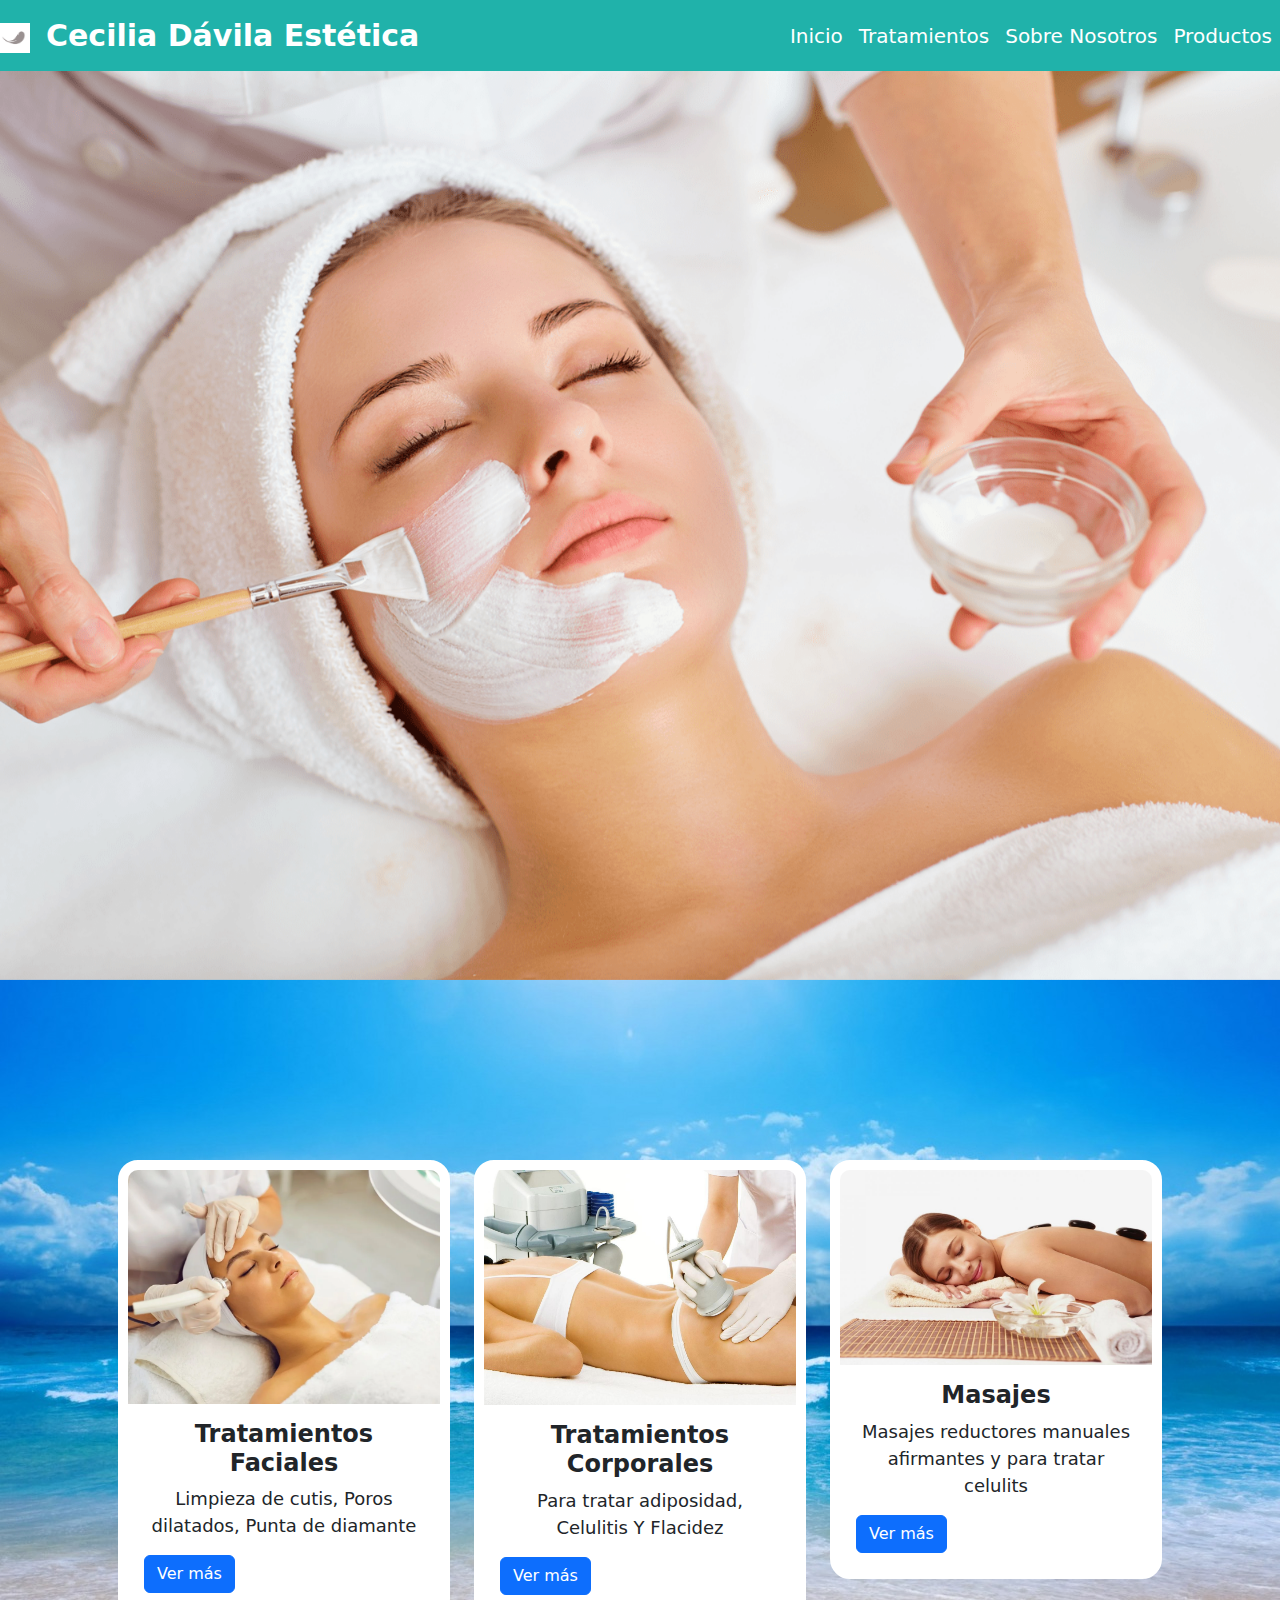
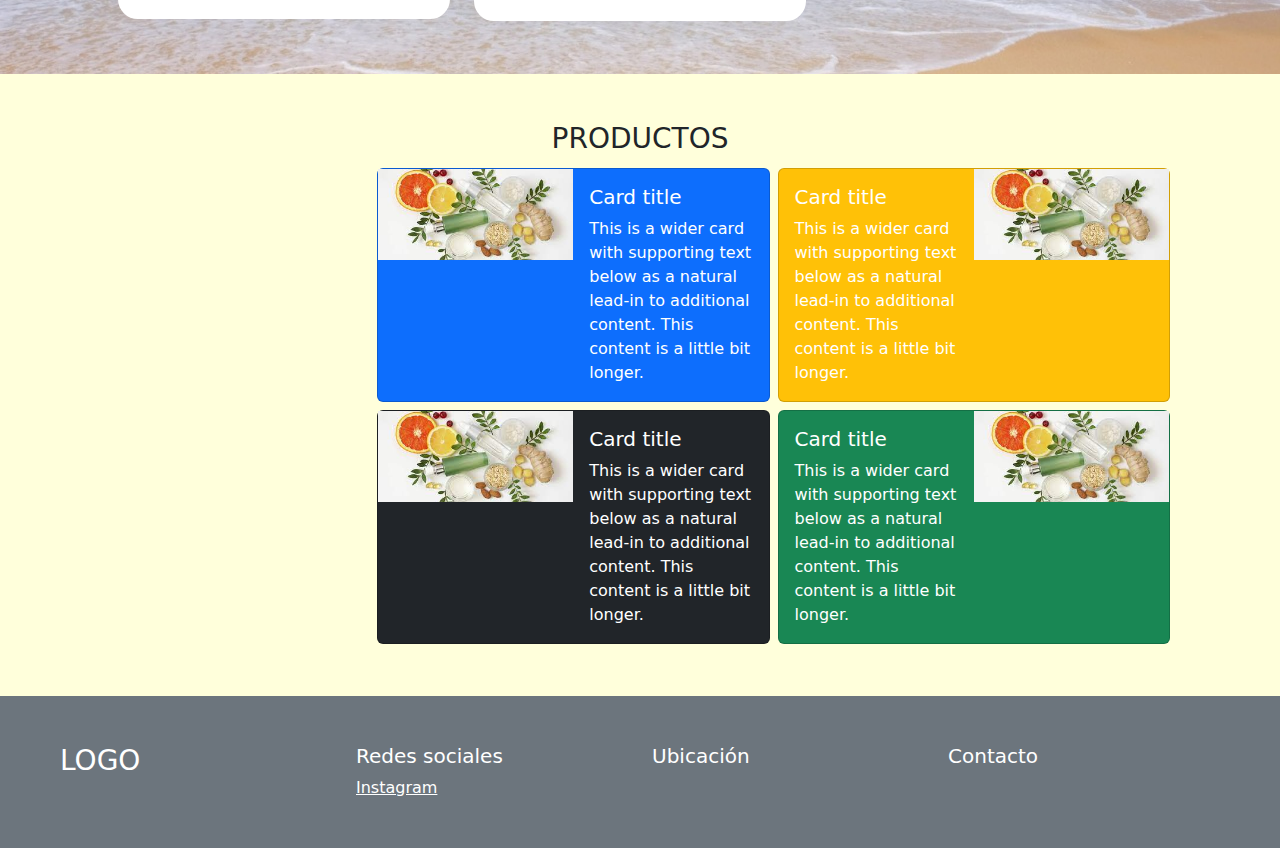
==== index.html @ eaa5b240 "agrego index" ====
<!DOCTYPE html>
<html lang="en">
<head>
    <meta charset="UTF-8">
    <meta http-equiv="X-UA-Compatible" content="IE=edge">
    <meta name="viewport" content="width=device-width, initial-scale=1.0">
    <title>Cecilia Dávila Estética</title>
    <link href="https://cdn.jsdelivr.net/npm/bootstrap@5.2.0-beta1/dist/css/bootstrap.min.css" rel="stylesheet" integrity="sha384-0evHe/X+R7YkIZDRvuzKMRqM+OrBnVFBL6DOitfPri4tjfHxaWutUpFmBp4vmVor" crossorigin="anonymous">
    <link rel="stylesheet" href="css/bootstrap.min.css">
    <link rel="stylesheet" href="style.css">
</head>

<body>

<!------------------------------NAVBAR---------------------------------------->
  
<nav class="navbar navbar-expand-sm navbar-dark"
     
    <div class="container-fluid">
        <a class="navbar-brand href="#">
            <img src="media/logo.jpg" alt="" width="30">
        </a>
        <a class="navbar-brand" href="#">Cecilia Dávila Estética</a>
        <button class="navbar-toggler" type="button" data-bs-toggle="collapse" data-bs-target="#navbarNav" aria-controls="navbarNav" aria-expanded="false" aria-label="Toggle navigation">
            <span class="navbar-toggler-icon"></span>
        </button>
        <div class="collapse navbar-collapse" id="navbarNav">
            <ul class="navbar-nav ms-auto">
                <li class="nav-item">
                    <a class="nav-link active" aria-current="page" href="#">Inicio</a>
                </li>
                <li class="nav-item">
                    <a class="nav-link active" href="#">Tratamientos</a>
                </li>
                <li class="nav-item">
                    <a class="nav-link active" href="#">Sobre Nosotros</a>
                </li>
                <li class="nav-item">
                    <a class="nav-link active" href="#">Productos</a>
                </li>
            </ul>
        </div>
    </div>
</nav>
    
    <!--CARROUSEL-->
<div id="carousel" class="carousel slide" data-bs-ride="carousel">
  <div class="carousel-inner">
    <div class="row aling-items-center justify-content-beetwen"></div>
    <div class="carousel-item active">
      <img src="media/fondo.jpg" class="d-block w-100">
    </div>
    <div class="carousel-item">
      <img src="media/fondo1.jpg" class="d-block w-100">
    </div>
    <div class="carousel-item">
      <img src="media/fondo2.jpg" class="d-block w-100">
    </div>
  </div>
</div>
    
    
<!--SEPARADOR-->
<!--
    <div id="">
        <div class=""></div>
    </div>
-->



    <!--OTRO-->
<div id="catalogo">
    <div class="container-md p-5">
        <div class="row pt-5">
            <h3 class="text-center pb-5 pt-5 h1"></h3>
        </div>

        <div class="row">
            <div class="col-sm">
                <div class="card w-100 card-border">
                    <img src="media/TraFacial.jpg.webp" class="card-img-top" alt="...">
                    <div class="card-body">
                        <h5 class="card-title">Tratamientos Faciales</h5>
                        <p class="card-text">Limpieza de cutis, Poros dilatados, Punta de diamante</p>
                        <a href="#" class="btn btn-primary">Ver más</a>
                    </div>
                </div>               
            </div>

            <div class="col-sm">
                <div class="card w-100 card-border">
                    <img src="media/tratamientos-corporales.jpg" class="card-img-top" alt="...">
                    <div class="card-body">
                        <h5 class="card-title">Tratamientos Corporales</h5>
                        <p class="card-text">Para tratar adiposidad,<br> Celulitis Y Flacidez</p>
                        
                        <a href="#" class="btn btn-primary">Ver más</a>
                    </div>
                </div>               
            </div>

            <div class="col-sm">
                <div class="card w-100 card-border">
                    <img src="media/masaje.jpg" class="card-img-top" alt="...">
                    <div class="card-body">
                        <h5 class="card-title">Masajes</h5>
                        <p class="card-text">Masajes reductores manuales afirmantes y para tratar celulits</p>
                        <a href="#" class="btn btn-primary">Ver más</a>
                    </div>
                </div>               
            </div>
        </div>
    </div>
</div>


    <!--SEPARADOR-->

    <!--SOBRE NOSOTROS-->
<div id="productos">
    <div class="container-sm p-5">
        <div class="row">
            <h3 class="text-center">PRODUCTOS</h3>
        </div>

        <div class="row justify-content-center aling-items-center">
            <div class="col-3 d-none d-md-block">
                <img src="#" alt="" w-100>
            </div>

            <div class="col-9">
                <div class="row">
                    
                    <div class="col p-1">
                        <div class="card bg-primary text-white">
                            <div class="row g-0">
                                <div class="col-md-6">
                                    <img src="media/prod1.jpg" class="w-100" alt="...">
                                </div>
                            <div class="col-md-6">
                                <div class="card-body">
                                    <h5 class="card-title">Card title</h5>
                                    <p class="card-text">This is a wider card with supporting text below as a natural lead-in to additional content. This content is a little bit longer.</p>
                                </div>
                            </div>
                            </div>
                        </div>
                    </div>
                    <div class="col p-1">
                        <div class="card bg-warning text-white">
                            <div class="row g-0">
                            <div class="col-md-6">
                                <div class="card-body">
                                    <h5 class="card-title">Card title</h5>
                                    <p class="card-text">This is a wider card with supporting text below as a natural lead-in to additional content. This content is a little bit longer.</p>
                                </div>
                            </div>
                                <div class="col-md-6">
                                    <img src="media/prod1.jpg" class="w-100" alt="...">
                                </div>
                            </div>
                        </div>
                    </div>
                </div>
                <div class="row">
                    
                    <div class="col p-1">
                        <div class="card bg-dark text-white">
                            <div class="row g-0">
                                <div class="col-md-6">
                                    <img src="media/prod1.jpg" class="w-100" alt="...">
                                </div>
                            <div class="col-md-6">
                                <div class="card-body">
                                    <h5 class="card-title">Card title</h5>
                                    <p class="card-text">This is a wider card with supporting text below as a natural lead-in to additional content. This content is a little bit longer.</p>
                                </div>
                            </div>
                            </div>
                        </div>
                    </div>
                    <div class="col p-1">
                        <div class="card bg-success text-white">
                            <div class="row g-0">
                                <div class="col-md-6">
                                <div class="card-body">
                                    <h5 class="card-title">Card title</h5>
                                    <p class="card-text">This is a wider card with supporting text below as a natural lead-in to additional content. This content is a little bit longer.</p>
                                </div>
                            </div>                                
                                <div class="col-md-6">
                                    <img src="media/prod1.jpg" class="w-100" alt="...">
                                </div>
                            
                            </div>
                        </div>
                    </div>
                </div>
            </div>
        </div>
    </div>
</div>



    <!--FOOTER-->
    <footer >
        <div class="container-fluid">

            <div class="row p-5 bg-secondary text-white">
                
                <div class="col-xs-12 col-md-6 col-lg-3">
                    <p class="h3">LOGO</p>
                    
                </div>
                <div class="col-xs-12 col-md-6 col-lg-3">
                    <p class="h5">Redes sociales</p>
                    <a class="text-white text-decoration href="#">Instagram</a>
                </div>
                <div class="col-xs-12 col-md-6 col-lg-3">
                    <p class="h5">Ubicación</p>
                </div>
                <div class="col-xs-12 col-md-6 col-lg-3">
                    <p class="h5">Contacto</p>
                </div>
            
            </div>
        </div>
    </footer>


    <script src="js/bootstrap.min.js"></script>
    <script src="https://cdn.jsdelivr.net/npm/bootstrap@5.2.0-beta1/dist/js/bootstrap.bundle.min.js" integrity="sha384-pprn3073KE6tl6bjs2QrFaJGz5/SUsLqktiwsUTF55Jfv3qYSDhgCecCxMW52nD2" crossorigin="anonymous"></script>
</body>
</html>
---- style.css ----
nav.navbar{
    background-color: lightseagreen
}

#navbarNav a{
    font-size: 20px;
    align-items: center;
    color: rgb(255, 255, 255);
}

#navbarNav a:hover{
    color: black;
}

.navbar-brand{
    font-size: 30px;
    font-weight: bold;
    color: white;
}



.card-border{
    border: solid 10px white;
    border-radius: 20px;
    overflow: hidden;
    transition: all ease-out 0.2s;
    margin-bottom: 5px;
}

.card-border:hover{
    transform: scale(1.05);
}

#catalogo{
    background: white;
    background-image: url(media/playa.jpg);
    background-repeat: repeat-x;
    background-size: 100%;
    margin-top: -20px;
}

#catalogo h5{
    font-weight: bold;
    text-align: center;
    font-size: 24px;
}

#catalogo p{
    text-align: center;
    font-size: 18px;
    font-weight: 500;
    justify-content: center;
}

/*
#catalogo .card-body{}
*/  

#productos{
    background-color: rgb(255, 255, 219);
    background-size: 40px 40px;
}
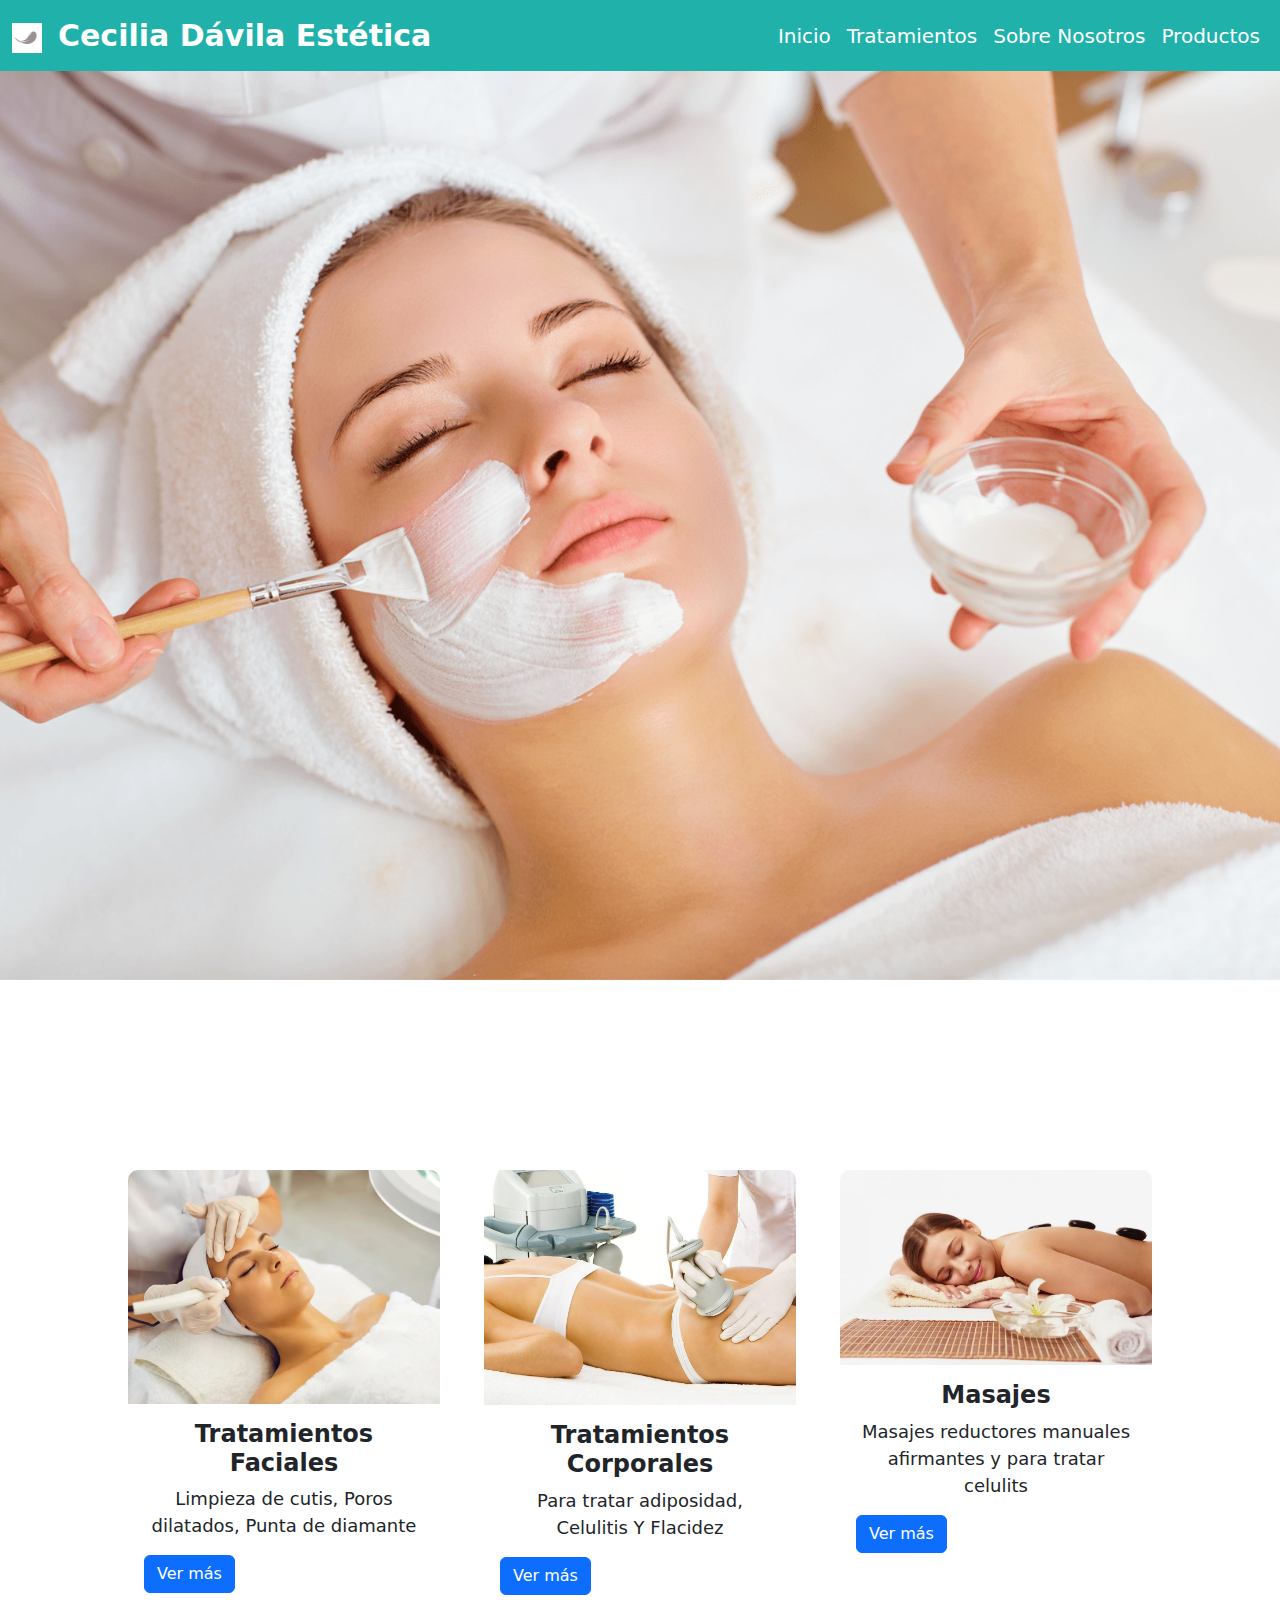
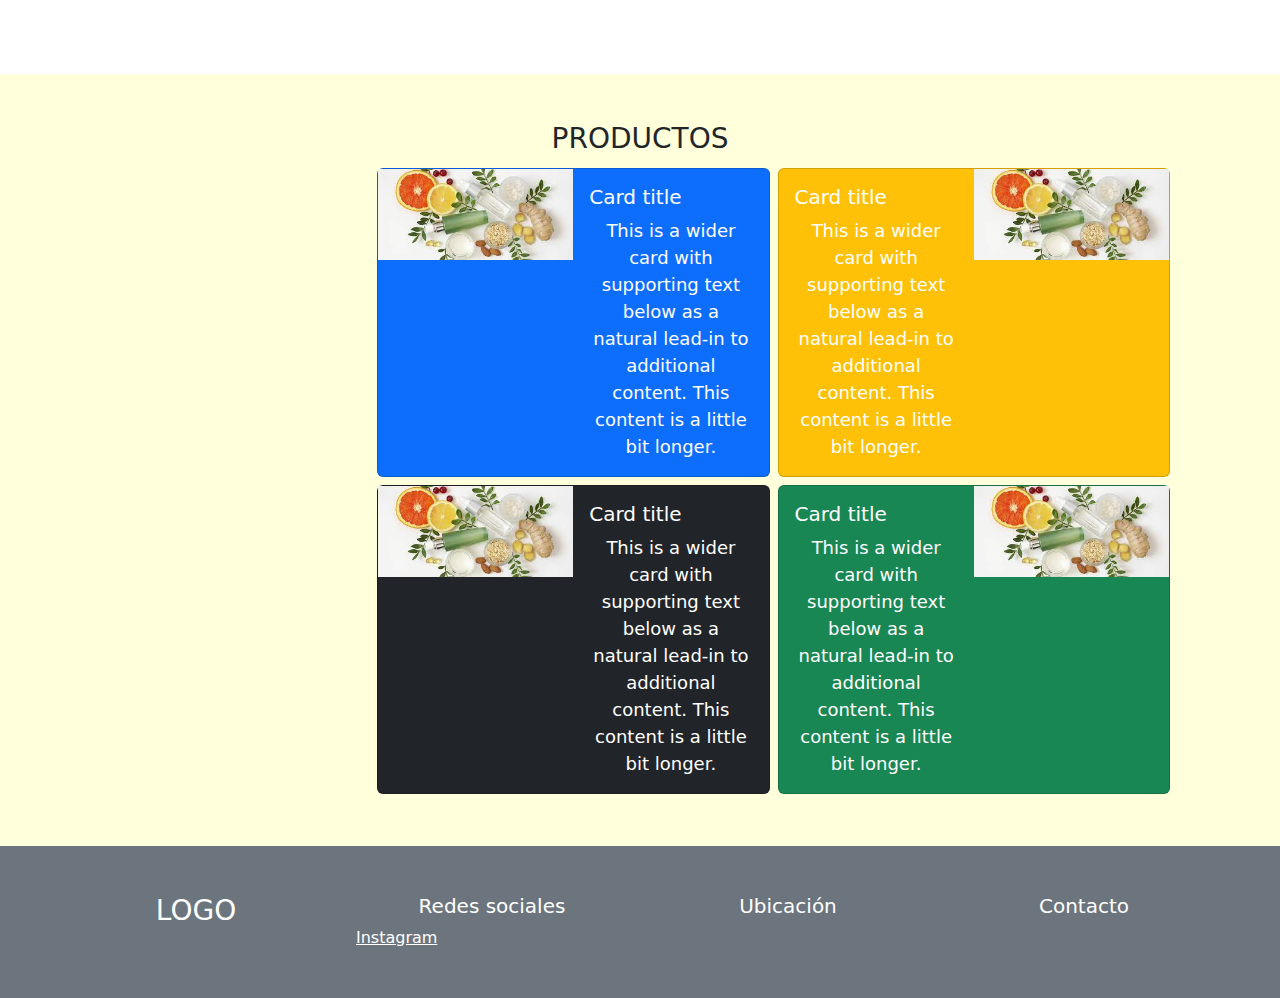
==== commit 5a806945: "agrego sass" ====
--- a/index.html
+++ b/index.html
@@ -7,14 +7,14 @@
     <title>Cecilia Dávila Estética</title>
     <link href="https://cdn.jsdelivr.net/npm/bootstrap@5.2.0-beta1/dist/css/bootstrap.min.css" rel="stylesheet" integrity="sha384-0evHe/X+R7YkIZDRvuzKMRqM+OrBnVFBL6DOitfPri4tjfHxaWutUpFmBp4vmVor" crossorigin="anonymous">
     <link rel="stylesheet" href="css/bootstrap.min.css">
-    <link rel="stylesheet" href="style.css">
+    <link rel="stylesheet" href="css/style.css">
 </head>
 
 <body>
 
 <!------------------------------NAVBAR---------------------------------------->
   
-<nav class="navbar navbar-expand-sm navbar-dark"
+<nav class="navbar navbar-expand-sm navbar-dark";>
      
     <div class="container-fluid">
         <a class="navbar-brand href="#">
@@ -205,7 +205,7 @@
 
 
     <!--FOOTER-->
-    <footer >
+    <footer>
         <div class="container-fluid">
 
             <div class="row p-5 bg-secondary text-white">
--- a/css/style.css
+++ b/css/style.css
@@ -0,0 +1,64 @@
+nav.navbar {
+  background-color: lightseagreen;
+}
+
+#navbarNav a {
+  font-size: 20px;
+  align-items: center;
+  color: rgb(255, 255, 255);
+}
+
+#navbarNav a:hover {
+  color: black;
+}
+
+.navbar-brand {
+  font-size: 30px;
+  font-weight: bold;
+  color: white;
+}
+
+.card-border {
+  border: solid 10px white;
+  border-radius: 20px;
+  overflow: hidden;
+  transition: all ease-out 0.2s;
+  margin-bottom: 5px;
+}
+
+.card-border:hover {
+  transform: scale(1.05);
+}
+
+#catalogo {
+  background: white;
+  background-image: url(media/playa.jpg);
+  background-repeat: repeat-x;
+  background-size: 100%;
+  margin-top: -20px;
+}
+
+#catalogo h5 {
+  font-weight: bold;
+  text-align: center;
+  font-size: 24px;
+}
+
+p {
+  text-align: center;
+  font-size: 18px;
+  font-weight: 500;
+  justify-content: center;
+}
+
+/*
+#catalogo .card-body{}
+*/
+#productos {
+  background-color: rgb(255, 255, 219);
+  background-size: 40px 40px;
+}
+
+footer {
+  background-color: lightseagreen;
+}/*# sourceMappingURL=style.css.map */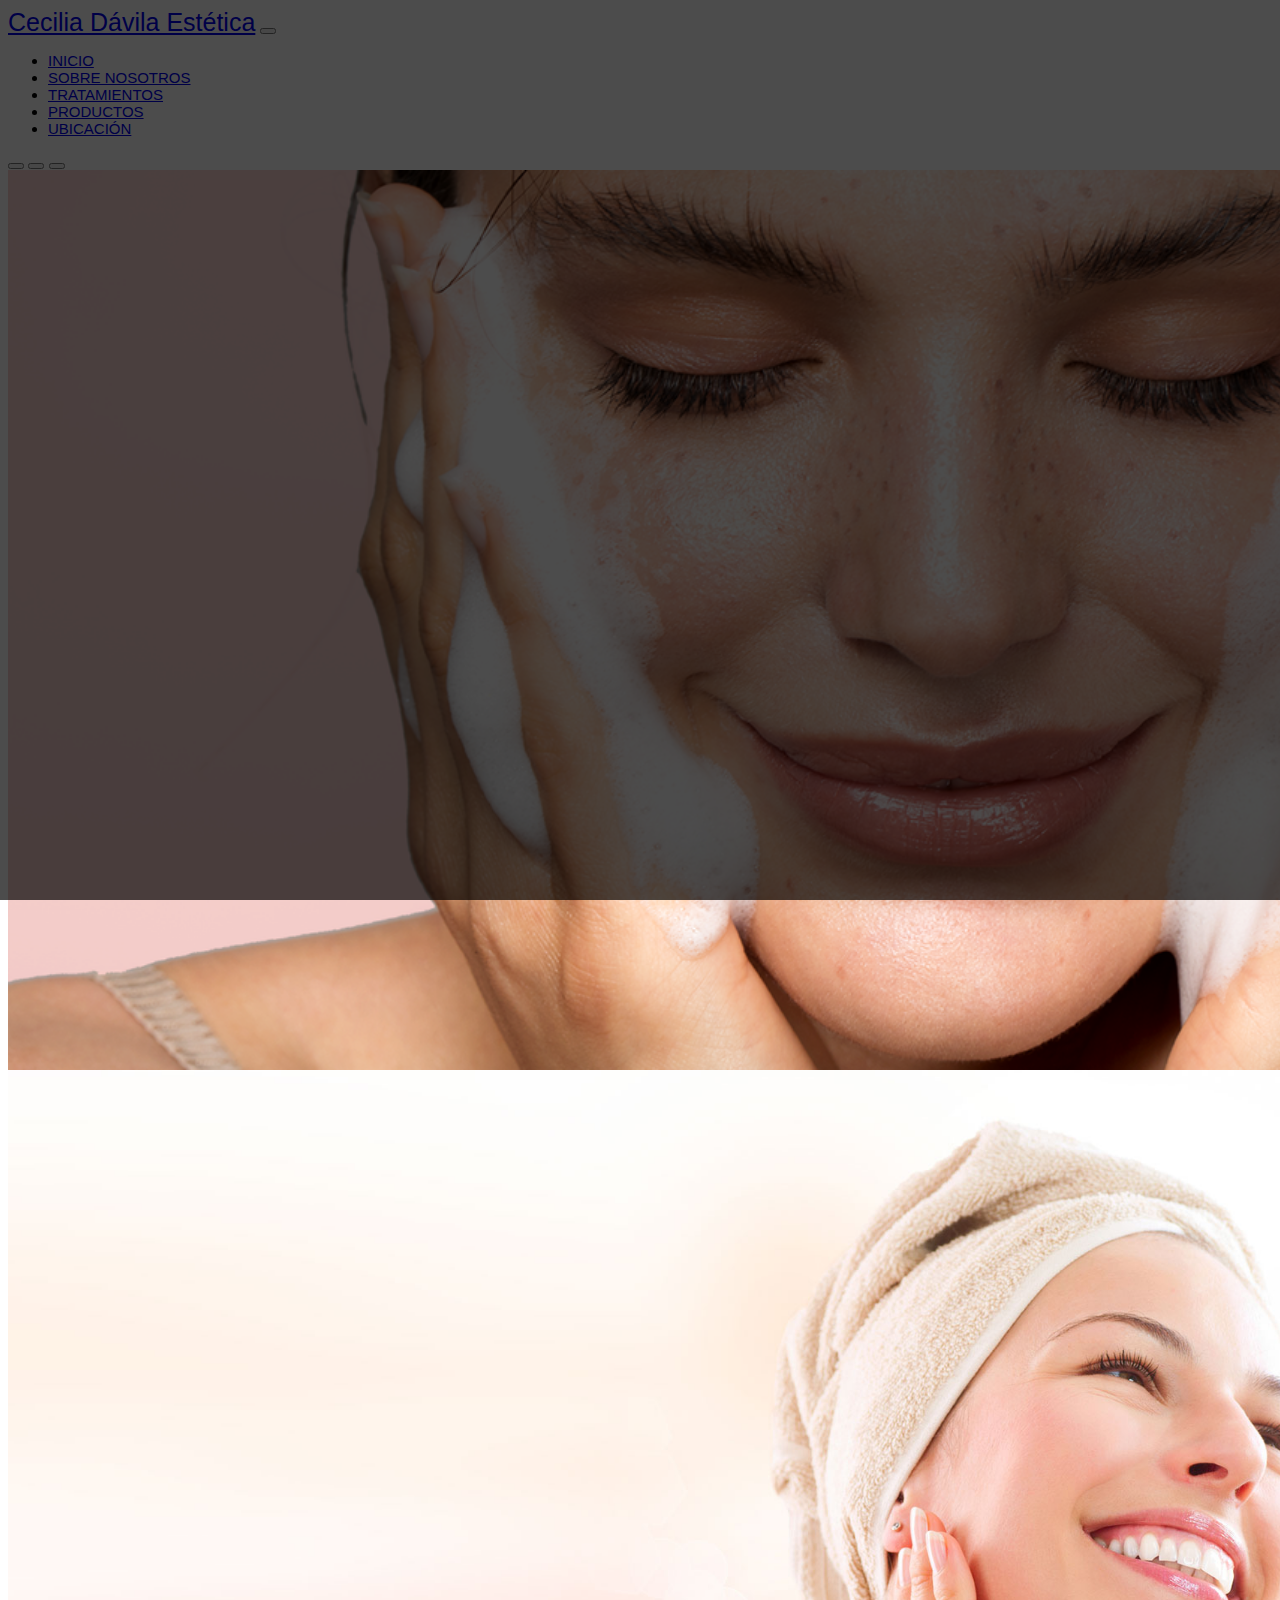
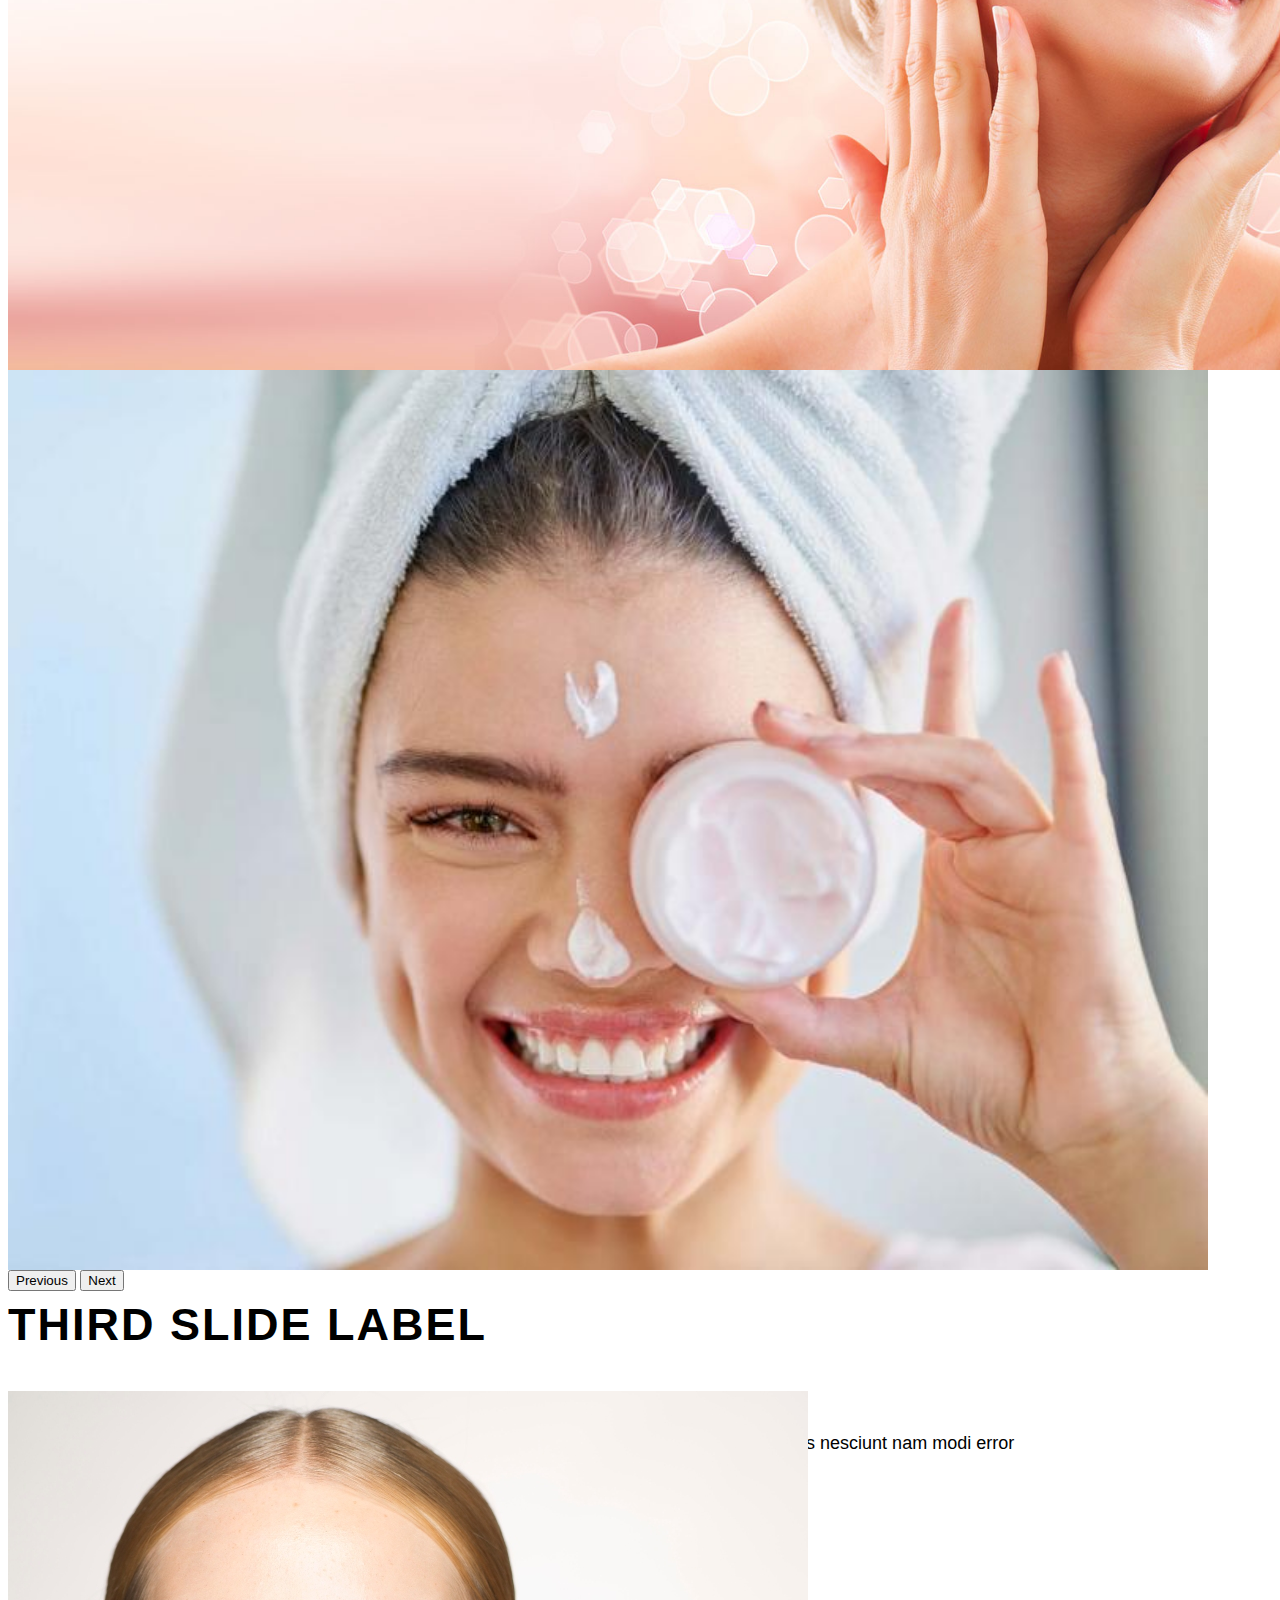
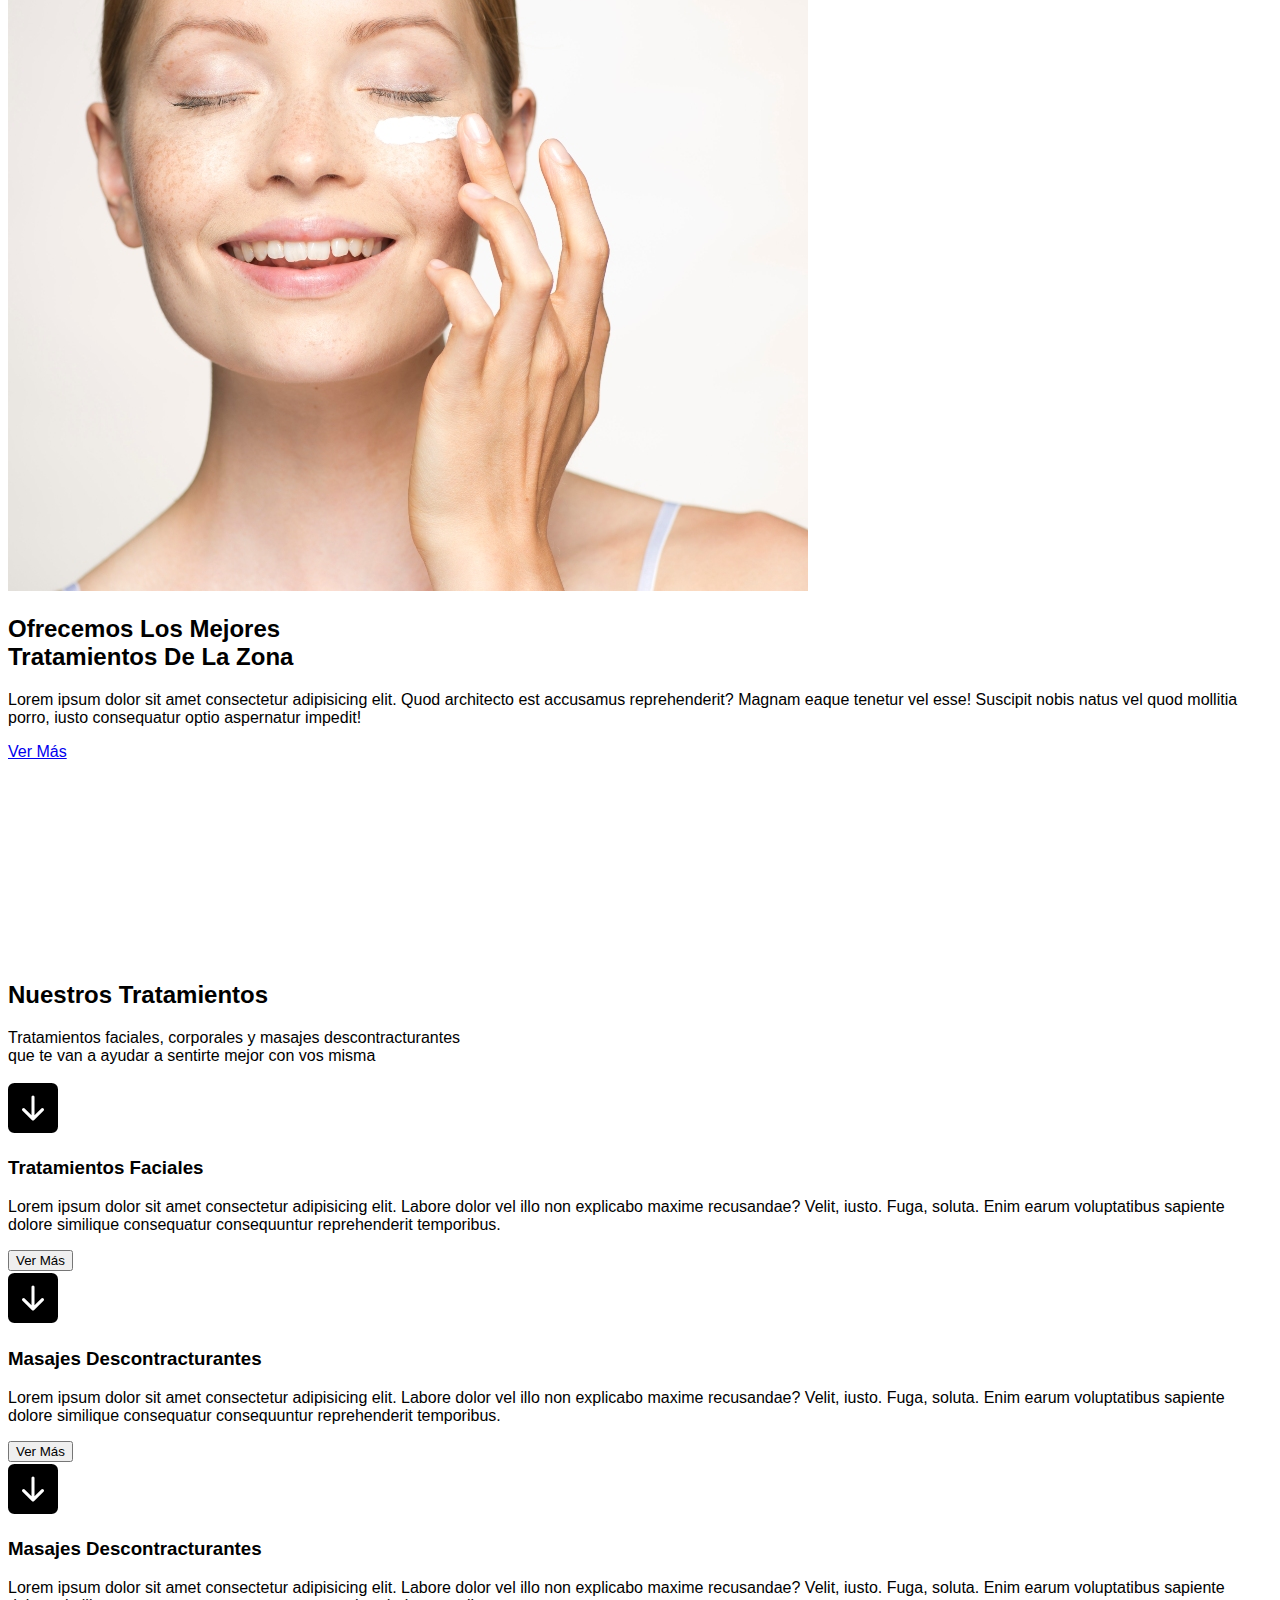
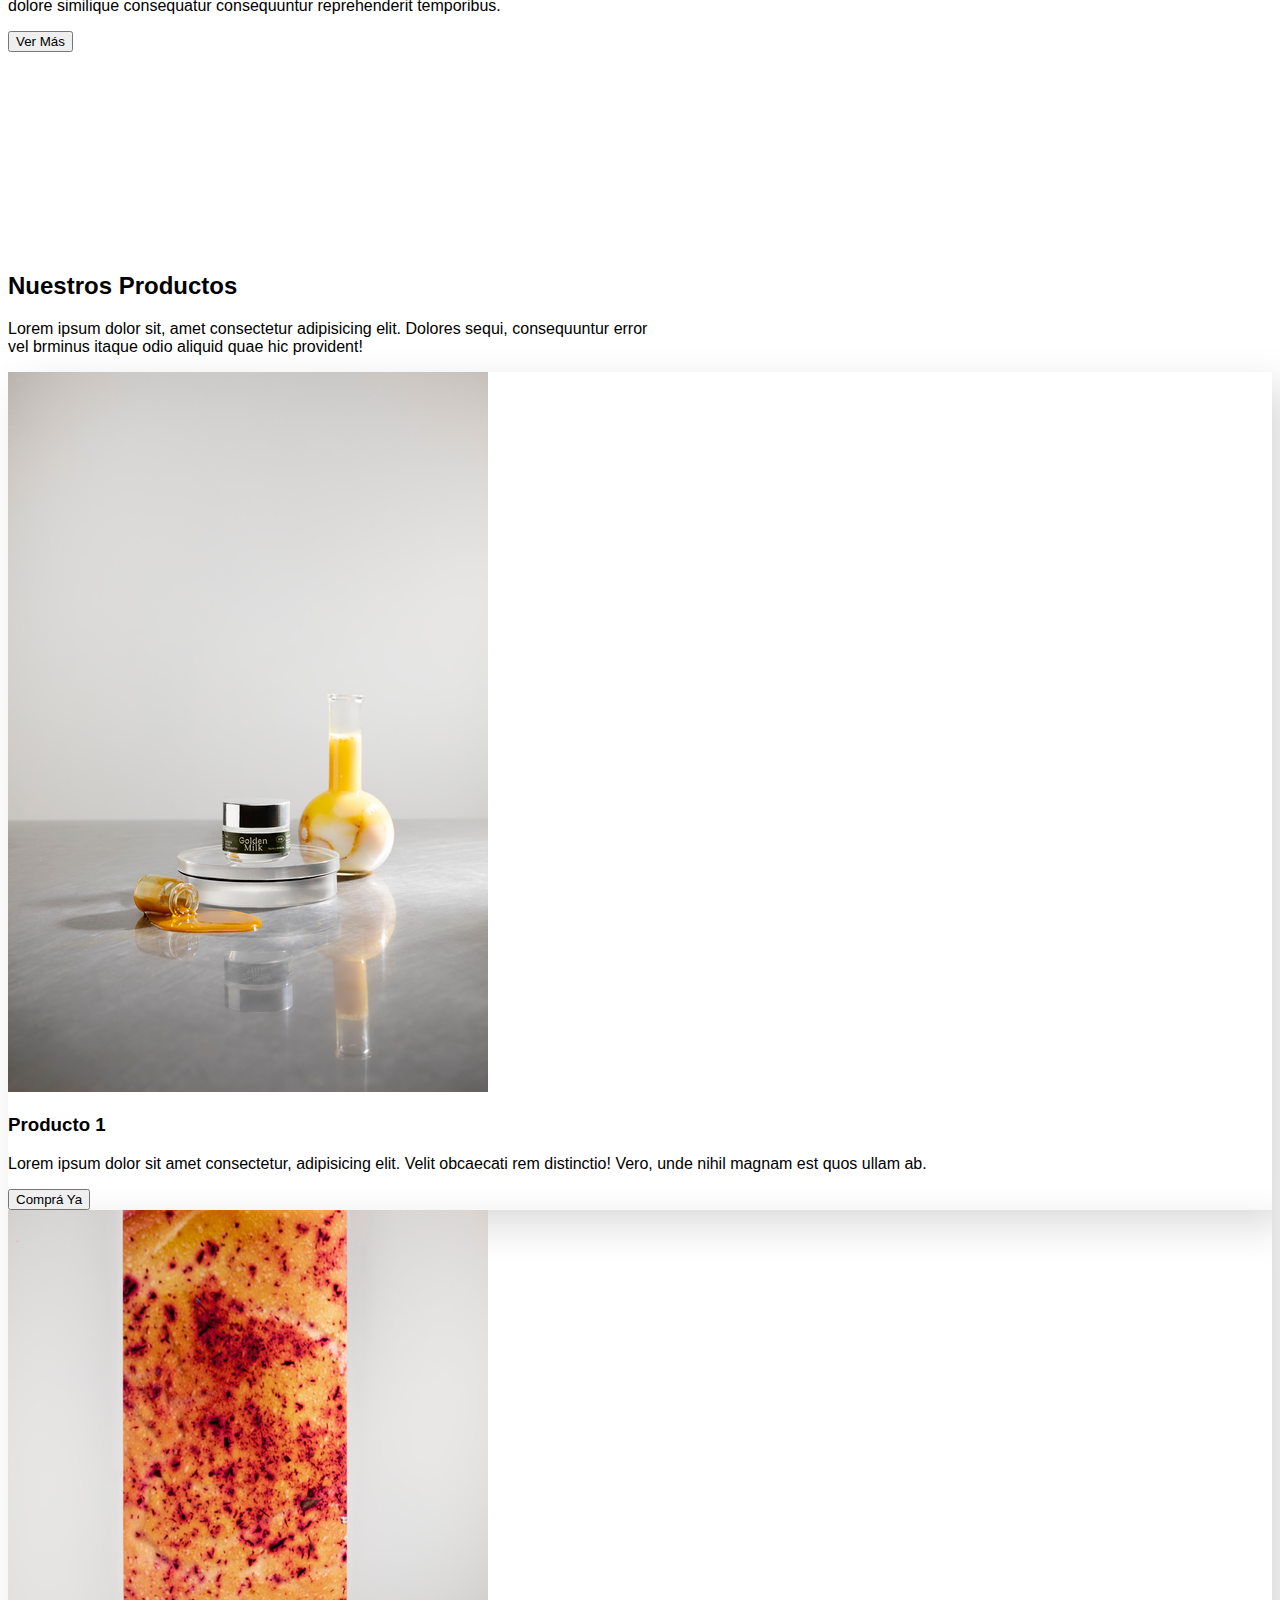
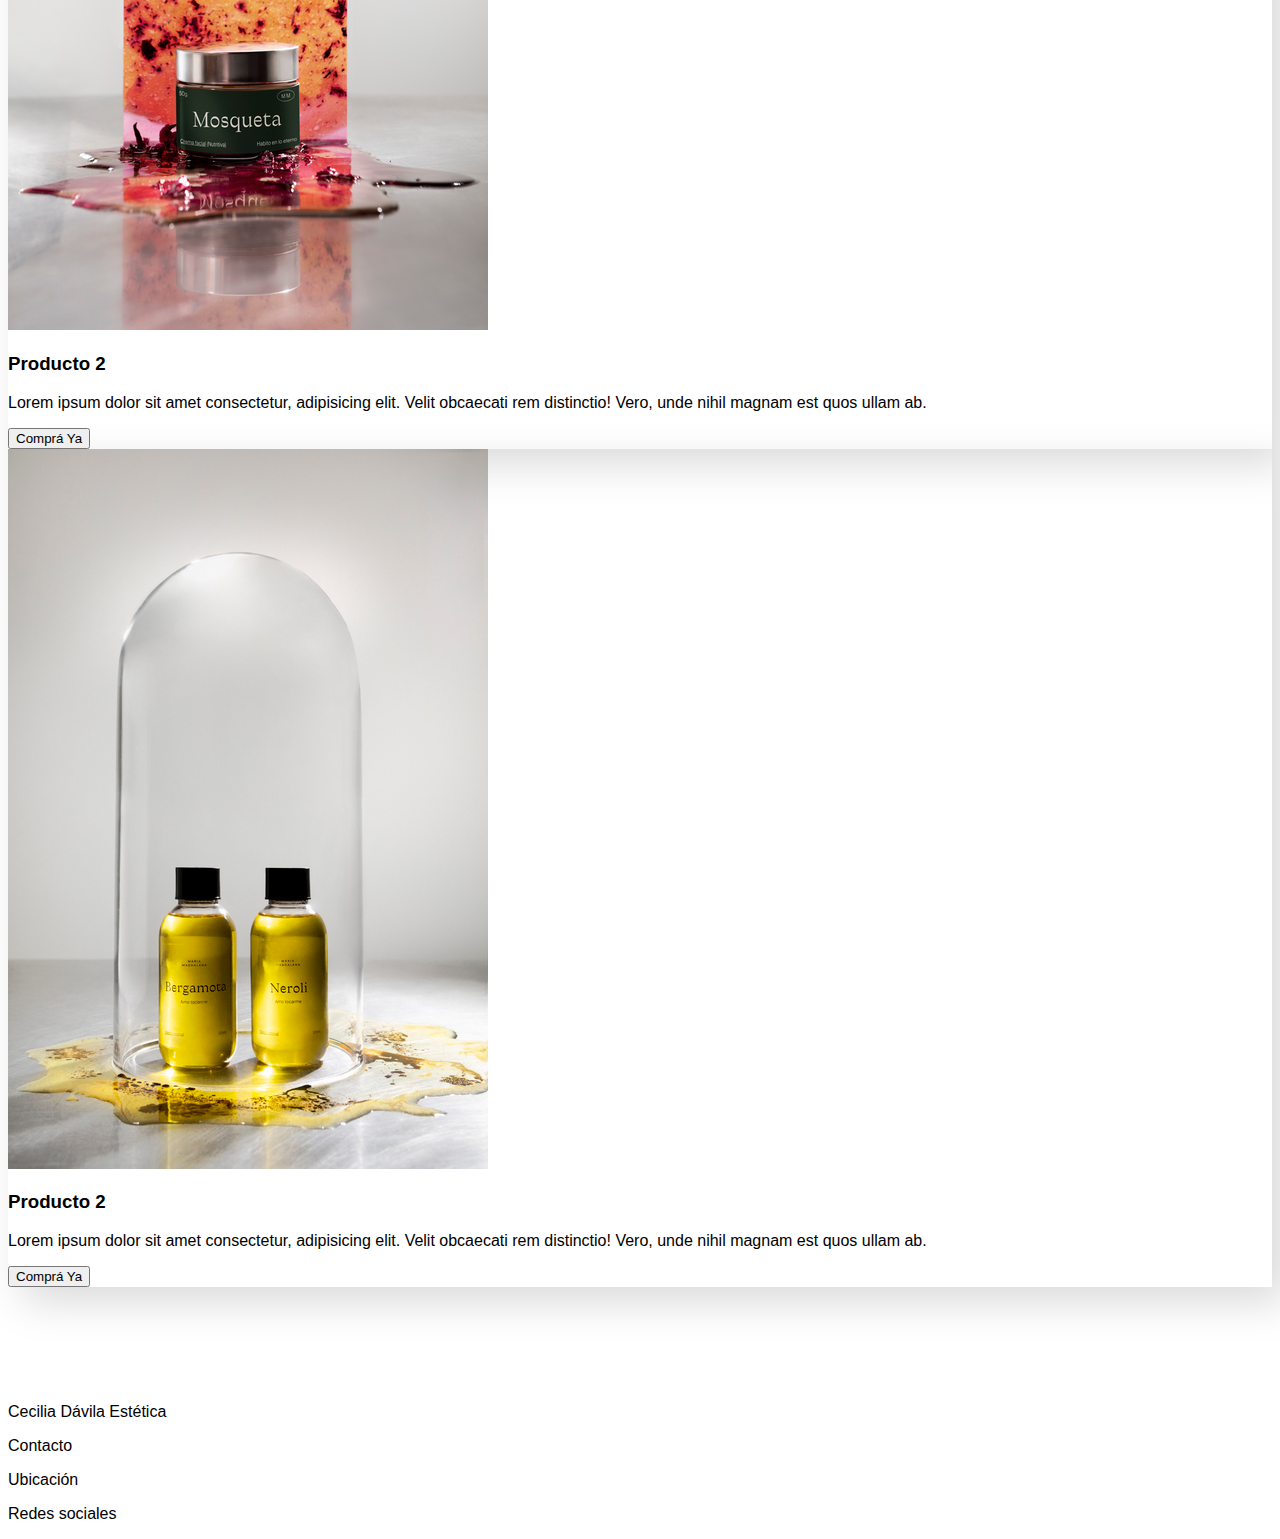
==== commit 8ceb5e33: "agrego nuevos cambios" ====
--- a/index.html
+++ b/index.html
@@ -5,232 +5,261 @@
     <meta http-equiv="X-UA-Compatible" content="IE=edge">
     <meta name="viewport" content="width=device-width, initial-scale=1.0">
     <title>Cecilia Dávila Estética</title>
+    <link rel="icon" href="media/logo.jpg">
+    <link rel="stylesheet" href="https://cdn.jsdelivr.net/npm/bootstrap-icons@1.8.3/font/bootstrap-icons.css">
     <link href="https://cdn.jsdelivr.net/npm/bootstrap@5.2.0-beta1/dist/css/bootstrap.min.css" rel="stylesheet" integrity="sha384-0evHe/X+R7YkIZDRvuzKMRqM+OrBnVFBL6DOitfPri4tjfHxaWutUpFmBp4vmVor" crossorigin="anonymous">
-    <link rel="stylesheet" href="css/bootstrap.min.css">
     <link rel="stylesheet" href="css/style.css">
 </head>
 
 <body>
 
 <!------------------------------NAVBAR---------------------------------------->
-  
-<nav class="navbar navbar-expand-sm navbar-dark";>
-     
+<header id="inicio">
+
+    <nav class="navbar navbar-expand-lg bg-light fixed-top">
+        <div class="container">
+            <a class="navbar-brand" href="#">Cecilia Dávila Estética</a>
+
+            <button class="navbar-toggler" type="button" data-bs-toggle="collapse" data-bs-target="#navbarSupportedContent" aria-controls="navbarSupportedContent" aria-expanded="false" aria-label="Toggle navigation">
+            <span class="navbar-toggler-icon"></span>
+            </button>
+
+            <div class="collapse navbar-collapse" id="navbarSupportedContent">
+                <ul class="navbar-nav ms-auto mb-2 mb-lg-0">
+                    <li class="nav-item">
+                    <a class="nav-link" href="#inicio">Inicio</a>
+                    </li>
+                    <li class="nav-item">
+                    <a class="nav-link" href="#sobre-nosotros">Sobre Nosotros</a>
+                    </li>
+                    <li class="nav-item">
+                    <a class="nav-link" href="#tratamientos">Tratamientos</a>
+                    </li>
+                    <li class="nav-item">
+                    <a class="nav-link" href="#productos">Productos</a>
+                    </li>                    
+                    <li class="nav-item">
+                    <a class="nav-link" href="#contacto">Ubicación</a>
+                    </li>       
+                </ul>      
+            </div>
+        </div>
+    </nav>    
+    
+</header>
+    
+<!------------------------------ CARROUSEL ---------------------------------------->
+
+<div id="carouselExampleCaptions" class="carousel slide" data-bs-ride="false">
+  <div class="carousel-indicators">
+    <button type="button" data-bs-target="#carouselExampleCaptions" data-bs-slide-to="0" class="active" aria-current="true" aria-label="Slide 1"></button>
+    <button type="button" data-bs-target="#carouselExampleCaptions" data-bs-slide-to="1" aria-label="Slide 2"></button>
+    <button type="button" data-bs-target="#carouselExampleCaptions" data-bs-slide-to="2" aria-label="Slide 3"></button>
+  </div>
+
+  <div class="carousel-inner">
+    <div class="carousel-item active">
+      <img src="media/fondo5.png" class="d-block w-100" alt="...">
+      <div class="carousel-caption">
+        <h5>Especialista en Cuidado y Belleza Personal</h5>
+        <p>Lorem ipsum dolor sit amet consectetur adipisicing elit. Incidunt natus nesciunt nam modi error perferendis provident, ullam mollitia</p>
+      </div>
+    </div>
+
+    <div class="carousel-item">
+      <img src="media/fondo2.jpg" class="d-block w-100" alt="...">
+      <div class="carousel-caption">
+        <h5>Second slide label</h5>
+        <p>Lorem ipsum dolor sit amet consectetur adipisicing elit. Incidunt natus nesciunt nam modi error perferendis provident, ullam mollitia.</p>
+      </div>
+    </div>
+    
+    <div class="carousel-item">
+      <img src="media/fondo6.jpg" class="d-block w-100" alt="...">
+      <div class="carousel-caption">
+        <h5>Third slide label</h5>
+        <p>Lorem ipsum dolor sit amet consectetur adipisicing elit. Incidunt natus nesciunt nam modi error perferendis provident, ullam mollitia</p>
+      </div>
+    </div>
+  </div>
+
+  <button class="carousel-control-prev" type="button" data-bs-target="#carouselExampleCaptions" data-bs-slide="prev">
+    <span class="carousel-control-prev-icon" aria-hidden="true"></span>
+    <span class="visually-hidden">Previous</span>
+  </button>
+  <button class="carousel-control-next" type="button" data-bs-target="#carouselExampleCaptions" data-bs-slide="next">
+    <span class="carousel-control-next-icon" aria-hidden="true"></span>
+    <span class="visually-hidden">Next</span>
+  </button>
+</div>
+
+
+<!----- SECTION SOBRE NOSOTROS ------>
+
+<section id="sobre-nosotros" class="sobre-nosotros section-padding">
+    <div class="container">
+        <div class="row">
+            <div class="col-lg-4 col-md-12 col-12">
+                <div class="sobre-nosotros-img">
+                    <img src="media/Sobrenos.jpg" alt="" class="img-fluid">
+                </div>
+            </div>
+            <div class="col-lg-8 col-md-12 col-12 ps-lg-5 mt-md-5">
+                <div class="sobre-nosotros-text">
+                    <h2>Ofrecemos Los Mejores <br> Tratamientos De La Zona</h2>
+                    <p> Lorem ipsum dolor sit amet consectetur adipisicing elit. Quod architecto
+                        est accusamus reprehenderit? Magnam eaque tenetur vel esse! Suscipit nobis
+                        natus vel quod mollitia porro, iusto consequatur optio 
+                        aspernatur impedit!
+                    </p>
+                    <a href="#" class="btn btn-success"> Ver Más</a>
+                </div>
+            </div>
+        </div>
+    </div>
+</section>
+    
+
+<!------------------------------ TRATAMIENTOS ---------------------------------------->
+
+<section id="tratamientos" class="tratamientos section-padding">
+    <div class="container">
+        <div class="row">
+            <div class="col-md-12">
+                <div class="section-header text-center pb-5">
+                    <h2>Nuestros Tratamientos</h2>
+                    <p>Tratamientos faciales, corporales y masajes descontracturantes <br> que te van a ayudar a sentirte mejor con vos misma</p>
+                </div>
+            </div>
+        </div>
+
+        <div class="row">
+            <div class="col-12 col-md-12 col-lg-4">
+                <div class="card text-white text-center bg-dark pb-2">
+                    <div class="card-body">
+                        <i class="bi bi-arrow-down-square-fill"></i>
+                        <h3>Tratamientos Faciales</h3>
+                        <p class="lead">Lorem ipsum dolor sit amet consectetur adipisicing elit. Labore dolor vel illo non explicabo maxime recusandae? Velit, iusto. Fuga, soluta. Enim earum voluptatibus sapiente dolore similique consequatur consequuntur reprehenderit temporibus.</p>
+                        <button class="btn btn-success text-white">Ver Más</button>
+                    </div>
+                </div>
+            </div>
+
+            <div class="col-12 col-md-12 col-lg-4">
+                <div class="card text-white text-center bg-dark pb-2">
+                    <div class="card-body">
+                        <i class="bi bi-arrow-down-square-fill"></i>
+                        <h3>Masajes Descontracturantes</h3>
+                        <p class="lead">Lorem ipsum dolor sit amet consectetur adipisicing elit. Labore dolor vel illo non explicabo maxime recusandae? Velit, iusto. Fuga, soluta. Enim earum voluptatibus sapiente dolore similique consequatur consequuntur reprehenderit temporibus.</p>
+                        <button class="btn btn-success text-white">Ver Más</button>
+                    </div>
+                </div>
+            </div>
+
+            <div class="col-12 col-md-12 col-lg-4">
+                <div class="card text-white text-center bg-dark pb-2">
+                    <div class="card-body">
+                        <i class="bi bi-arrow-down-square-fill"></i>
+                        <h3>Masajes Descontracturantes</h3>
+                        <p class="lead">Lorem ipsum dolor sit amet consectetur adipisicing elit. Labore dolor vel illo non explicabo maxime recusandae? Velit, iusto. Fuga, soluta. Enim earum voluptatibus sapiente dolore similique consequatur consequuntur reprehenderit temporibus.</p>
+                        <button class="btn btn-success text-white">Ver Más</button>
+                    </div>
+                </div>
+            </div>
+
+            
+        </div>
+    </div>
+</section>
+
+    
+
+
+<!------------------------------ PRODUCTOS ---------------------------------------->
+
+<section id="productos" class="productos section-padding">
+    <div class="container">
+        <div class="row">
+            <div class="col-md-12">
+                <div class="section-header text-center pb-5">
+                    <h2>Nuestros Productos</h2>
+                    <p>Lorem ipsum dolor sit, amet consectetur adipisicing elit. Dolores sequi, consequuntur error <br> vel brminus itaque odio aliquid quae hic provident! </p>
+                </div>
+            </div>
+        </div>
+
+        <div class="row">
+            <div class="col-12 col-md-12 col-lg-4">
+                <div class="card text-center bg-white pb-2">
+                    <div class="card-body text-dark">
+                        <div class="img-area mb-4">
+                            <img src="media/producto1.jpg" alt="" class="img-fluid">
+                        </div>
+                        <h3 class="card-title">Producto 1</h3>
+                        <p class="lead">Lorem ipsum dolor sit amet consectetur, adipisicing elit. Velit obcaecati rem distinctio! Vero, unde nihil magnam est quos ullam ab.</p>
+                        <button class="btn bg-success text-light">Comprá Ya</button>
+                    </div>
+                </div>               
+            </div>
+
+            <div class="col-12 col-md-12 col-lg-4">
+                <div class="card text-center bg-white pb-2">
+                    <div class="card-body text-dark">
+                        <div class="img-area mb-4">
+                            <img src="media/producto2.jpg" alt="" class="img-fluid">
+                        </div>
+                        <h3 class="card-title">Producto 2</h3>
+                        <p class="lead">Lorem ipsum dolor sit amet consectetur, adipisicing elit. Velit obcaecati rem distinctio! Vero, unde nihil magnam est quos ullam ab.</p>
+                        <button class="btn bg-success text-light">Comprá Ya</button>
+                    </div>
+                </div>              
+            </div>
+
+            <div class="col-12 col-md-12 col-lg-4">
+                <div class="card text-center bg-white pb-2">
+                    <div class="card-body text-dark">
+                        <div class="img-area mb-4">
+                            <img src="media/producto3.jpg" alt="" class="img-fluid">
+                        </div>
+                        <h3 class="card-title">Producto 2</h3>
+                        <p class="lead">Lorem ipsum dolor sit amet consectetur, adipisicing elit. Velit obcaecati rem distinctio! Vero, unde nihil magnam est quos ullam ab.</p>
+                        <button class="btn bg-success text-light">Comprá Ya</button>
+                    </div>
+                </div>              
+            </div>
+        </div>
+    </div>
+</section>
+
+<!------------------------------ FOOTER---------------------------------------->    
+
+<footer>
+
     <div class="container-fluid">
-        <a class="navbar-brand href="#">
-            <img src="media/logo.jpg" alt="" width="30">
-        </a>
-        <a class="navbar-brand" href="#">Cecilia Dávila Estética</a>
-        <button class="navbar-toggler" type="button" data-bs-toggle="collapse" data-bs-target="#navbarNav" aria-controls="navbarNav" aria-expanded="false" aria-label="Toggle navigation">
-            <span class="navbar-toggler-icon"></span>
-        </button>
-        <div class="collapse navbar-collapse" id="navbarNav">
-            <ul class="navbar-nav ms-auto">
-                <li class="nav-item">
-                    <a class="nav-link active" aria-current="page" href="#">Inicio</a>
-                </li>
-                <li class="nav-item">
-                    <a class="nav-link active" href="#">Tratamientos</a>
-                </li>
-                <li class="nav-item">
-                    <a class="nav-link active" href="#">Sobre Nosotros</a>
-                </li>
-                <li class="nav-item">
-                    <a class="nav-link active" href="#">Productos</a>
-                </li>
-            </ul>
-        </div>
-    </div>
-</nav>
-    
-    <!--CARROUSEL-->
-<div id="carousel" class="carousel slide" data-bs-ride="carousel">
-  <div class="carousel-inner">
-    <div class="row aling-items-center justify-content-beetwen"></div>
-    <div class="carousel-item active">
-      <img src="media/fondo.jpg" class="d-block w-100">
-    </div>
-    <div class="carousel-item">
-      <img src="media/fondo1.jpg" class="d-block w-100">
-    </div>
-    <div class="carousel-item">
-      <img src="media/fondo2.jpg" class="d-block w-100">
-    </div>
-  </div>
-</div>
-    
-    
-<!--SEPARADOR-->
-<!--
-    <div id="">
-        <div class=""></div>
-    </div>
--->
-
-
-
-    <!--OTRO-->
-<div id="catalogo">
-    <div class="container-md p-5">
-        <div class="row pt-5">
-            <h3 class="text-center pb-5 pt-5 h1"></h3>
-        </div>
-
-        <div class="row">
-            <div class="col-sm">
-                <div class="card w-100 card-border">
-                    <img src="media/TraFacial.jpg.webp" class="card-img-top" alt="...">
-                    <div class="card-body">
-                        <h5 class="card-title">Tratamientos Faciales</h5>
-                        <p class="card-text">Limpieza de cutis, Poros dilatados, Punta de diamante</p>
-                        <a href="#" class="btn btn-primary">Ver más</a>
-                    </div>
-                </div>               
-            </div>
-
-            <div class="col-sm">
-                <div class="card w-100 card-border">
-                    <img src="media/tratamientos-corporales.jpg" class="card-img-top" alt="...">
-                    <div class="card-body">
-                        <h5 class="card-title">Tratamientos Corporales</h5>
-                        <p class="card-text">Para tratar adiposidad,<br> Celulitis Y Flacidez</p>
-                        
-                        <a href="#" class="btn btn-primary">Ver más</a>
-                    </div>
-                </div>               
-            </div>
-
-            <div class="col-sm">
-                <div class="card w-100 card-border">
-                    <img src="media/masaje.jpg" class="card-img-top" alt="...">
-                    <div class="card-body">
-                        <h5 class="card-title">Masajes</h5>
-                        <p class="card-text">Masajes reductores manuales afirmantes y para tratar celulits</p>
-                        <a href="#" class="btn btn-primary">Ver más</a>
-                    </div>
-                </div>               
-            </div>
-        </div>
-    </div>
-</div>
-
-
-    <!--SEPARADOR-->
-
-    <!--SOBRE NOSOTROS-->
-<div id="productos">
-    <div class="container-sm p-5">
-        <div class="row">
-            <h3 class="text-center">PRODUCTOS</h3>
-        </div>
-
-        <div class="row justify-content-center aling-items-center">
-            <div class="col-3 d-none d-md-block">
-                <img src="#" alt="" w-100>
-            </div>
-
-            <div class="col-9">
-                <div class="row">
-                    
-                    <div class="col p-1">
-                        <div class="card bg-primary text-white">
-                            <div class="row g-0">
-                                <div class="col-md-6">
-                                    <img src="media/prod1.jpg" class="w-100" alt="...">
-                                </div>
-                            <div class="col-md-6">
-                                <div class="card-body">
-                                    <h5 class="card-title">Card title</h5>
-                                    <p class="card-text">This is a wider card with supporting text below as a natural lead-in to additional content. This content is a little bit longer.</p>
-                                </div>
-                            </div>
-                            </div>
-                        </div>
-                    </div>
-                    <div class="col p-1">
-                        <div class="card bg-warning text-white">
-                            <div class="row g-0">
-                            <div class="col-md-6">
-                                <div class="card-body">
-                                    <h5 class="card-title">Card title</h5>
-                                    <p class="card-text">This is a wider card with supporting text below as a natural lead-in to additional content. This content is a little bit longer.</p>
-                                </div>
-                            </div>
-                                <div class="col-md-6">
-                                    <img src="media/prod1.jpg" class="w-100" alt="...">
-                                </div>
-                            </div>
-                        </div>
-                    </div>
-                </div>
-                <div class="row">
-                    
-                    <div class="col p-1">
-                        <div class="card bg-dark text-white">
-                            <div class="row g-0">
-                                <div class="col-md-6">
-                                    <img src="media/prod1.jpg" class="w-100" alt="...">
-                                </div>
-                            <div class="col-md-6">
-                                <div class="card-body">
-                                    <h5 class="card-title">Card title</h5>
-                                    <p class="card-text">This is a wider card with supporting text below as a natural lead-in to additional content. This content is a little bit longer.</p>
-                                </div>
-                            </div>
-                            </div>
-                        </div>
-                    </div>
-                    <div class="col p-1">
-                        <div class="card bg-success text-white">
-                            <div class="row g-0">
-                                <div class="col-md-6">
-                                <div class="card-body">
-                                    <h5 class="card-title">Card title</h5>
-                                    <p class="card-text">This is a wider card with supporting text below as a natural lead-in to additional content. This content is a little bit longer.</p>
-                                </div>
-                            </div>                                
-                                <div class="col-md-6">
-                                    <img src="media/prod1.jpg" class="w-100" alt="...">
-                                </div>
-                            
-                            </div>
-                        </div>
-                    </div>
-                </div>
-            </div>
-        </div>
-    </div>
-</div>
-
-
-
-    <!--FOOTER-->
-    <footer>
-        <div class="container-fluid">
-
-            <div class="row p-5 bg-secondary text-white">
-                
-                <div class="col-xs-12 col-md-6 col-lg-3">
-                    <p class="h3">LOGO</p>
-                    
-                </div>
-                <div class="col-xs-12 col-md-6 col-lg-3">
-                    <p class="h5">Redes sociales</p>
-                    <a class="text-white text-decoration href="#">Instagram</a>
-                </div>
-                <div class="col-xs-12 col-md-6 col-lg-3">
-                    <p class="h5">Ubicación</p>
-                </div>
-                <div class="col-xs-12 col-md-6 col-lg-3">
-                    <p class="h5">Contacto</p>
-                </div>
-            
-            </div>
-        </div>
-    </footer>
-
-
-    <script src="js/bootstrap.min.js"></script>
+        
+        <div class="row p-5 bg-secondary text-white">
+            <div class="col-xs-12 col-md-6 col-lg-3">
+                <p class="h3">Cecilia Dávila Estética</p>
+            </div>
+
+            <div class="col-xs-12 col-md-6 col-lg-3">
+                <p class="h5">Contacto</p>
+            </div>
+
+            <div class="col-xs-12 col-md-6 col-lg-3">
+                <p class="h5">Ubicación</p>
+            </div>
+
+            <div class="col-xs-12 col-md-6 col-lg-3">
+                <p class="h5">Redes sociales</p>
+            </div>
+        </div>
+
+    </div>        
+        
+</footer>
+
+
     <script src="https://cdn.jsdelivr.net/npm/bootstrap@5.2.0-beta1/dist/js/bootstrap.bundle.min.js" integrity="sha384-pprn3073KE6tl6bjs2QrFaJGz5/SUsLqktiwsUTF55Jfv3qYSDhgCecCxMW52nD2" crossorigin="anonymous"></script>
 </body>
 </html>--- a/css/style.css
+++ b/css/style.css
@@ -1,64 +1,133 @@
-nav.navbar {
-  background-color: lightseagreen;
+*{
+    font-family:"Montserrat", Sans-serif; 
 }
 
-#navbarNav a {
-  font-size: 20px;
-  align-items: center;
-  color: rgb(255, 255, 255);
+body{
+    background: white;
 }
 
-#navbarNav a:hover {
-  color: black;
+.section-padding{
+    padding: 100px 0;    
 }
 
-.navbar-brand {
-  font-size: 30px;
-  font-weight: bold;
-  color: white;
+.carousel-item{
+    height: 100vh;
+    min-height: 300px;
 }
 
-.card-border {
-  border: solid 10px white;
-  border-radius: 20px;
-  overflow: hidden;
-  transition: all ease-out 0.2s;
-  margin-bottom: 5px;
+.carousel-caption{
+    bottom: 220px;
+    z-index: 2;
 }
 
-.card-border:hover {
-  transform: scale(1.05);
+.carousel-caption h5{
+    font-size: 45px;
+    text-transform: uppercase;
+    letter-spacing: 2px;
+    margin-top: 25px;
 }
 
-#catalogo {
-  background: white;
-  background-image: url(media/playa.jpg);
-  background-repeat: repeat-x;
-  background-size: 100%;
-  margin-top: -20px;
+.carousel-caption p{
+    width: 60%;
+    margin: auto;
+    font-size: 18px;
+    line-height: 1.9;
 }
 
-#catalogo h5 {
-  font-weight: bold;
-  text-align: center;
-  font-size: 24px;
+.carousel-inner::before{
+    content: '';
+    position: absolute;
+    width: 100%;
+    height: 100%;
+    top: 0;
+    left: 0;
+    background: rgba(0, 0, 0, 0.7);
+    z-index: 1;
 }
 
-p {
-  text-align: center;
-  font-size: 18px;
-  font-weight: 500;
-  justify-content: center;
+.navbar-nav{
+    font-size: 15px;
+    text-transform: uppercase;
+    font-weight: 500;
 }
 
-/*
-#catalogo .card-body{}
-*/
-#productos {
-  background-color: rgb(255, 255, 219);
-  background-size: 40px 40px;
+.navbar-light .navbar-brand{
+    color: #000;
+    font-size: 25px;
+    text-transform: uppercase;
+    font-weight: 700;
+    letter-spacing: 2px;
 }
 
-footer {
-  background-color: lightseagreen;
-}/*# sourceMappingURL=style.css.map */+.navbar-light .navbar-brand:hover{
+    color: rgb(0, 0, 0);
+}
+
+.navbar-light .navbar-brand .navbar-link{
+    color: #000;
+}
+
+
+.navbar-nav a:hover{
+    color: rgb(0, 0, 0);
+}
+
+.w-100{
+    height: 100vh;
+}
+
+.navbar-brand{
+    font-size: 25px;
+    font-weight: 500;
+}
+
+
+.tratamientos .card-body i{
+    font-size: 50px;
+}
+
+
+.productos .card{
+    box-shadow: 15px 15px 40px rgba(0, 0, 0, 0.15);
+}
+
+
+
+/* ---- css responsive ----*/
+
+
+
+
+@media only screen and (max-width: 767px){
+    .navbar-nav{
+        text-align: center;
+    }
+    .carousel-caption{
+        bottom: 125px;
+    }
+    .carousel-caption h5{
+        padding: 17px;
+        font-size: 40px;
+    }
+    .carousel-caption a{
+        padding: 10px 15px;
+    }
+    .carousel-caption p{
+        width: 100%;
+        line-height: 1.6;
+        font-size: 12px;
+    }
+
+    .sobre-nosotros .text{
+        padding-top: 50px;
+    }
+    .card{
+        margin-bottom: 30px;
+    }
+}
+
+
+
+
+
+
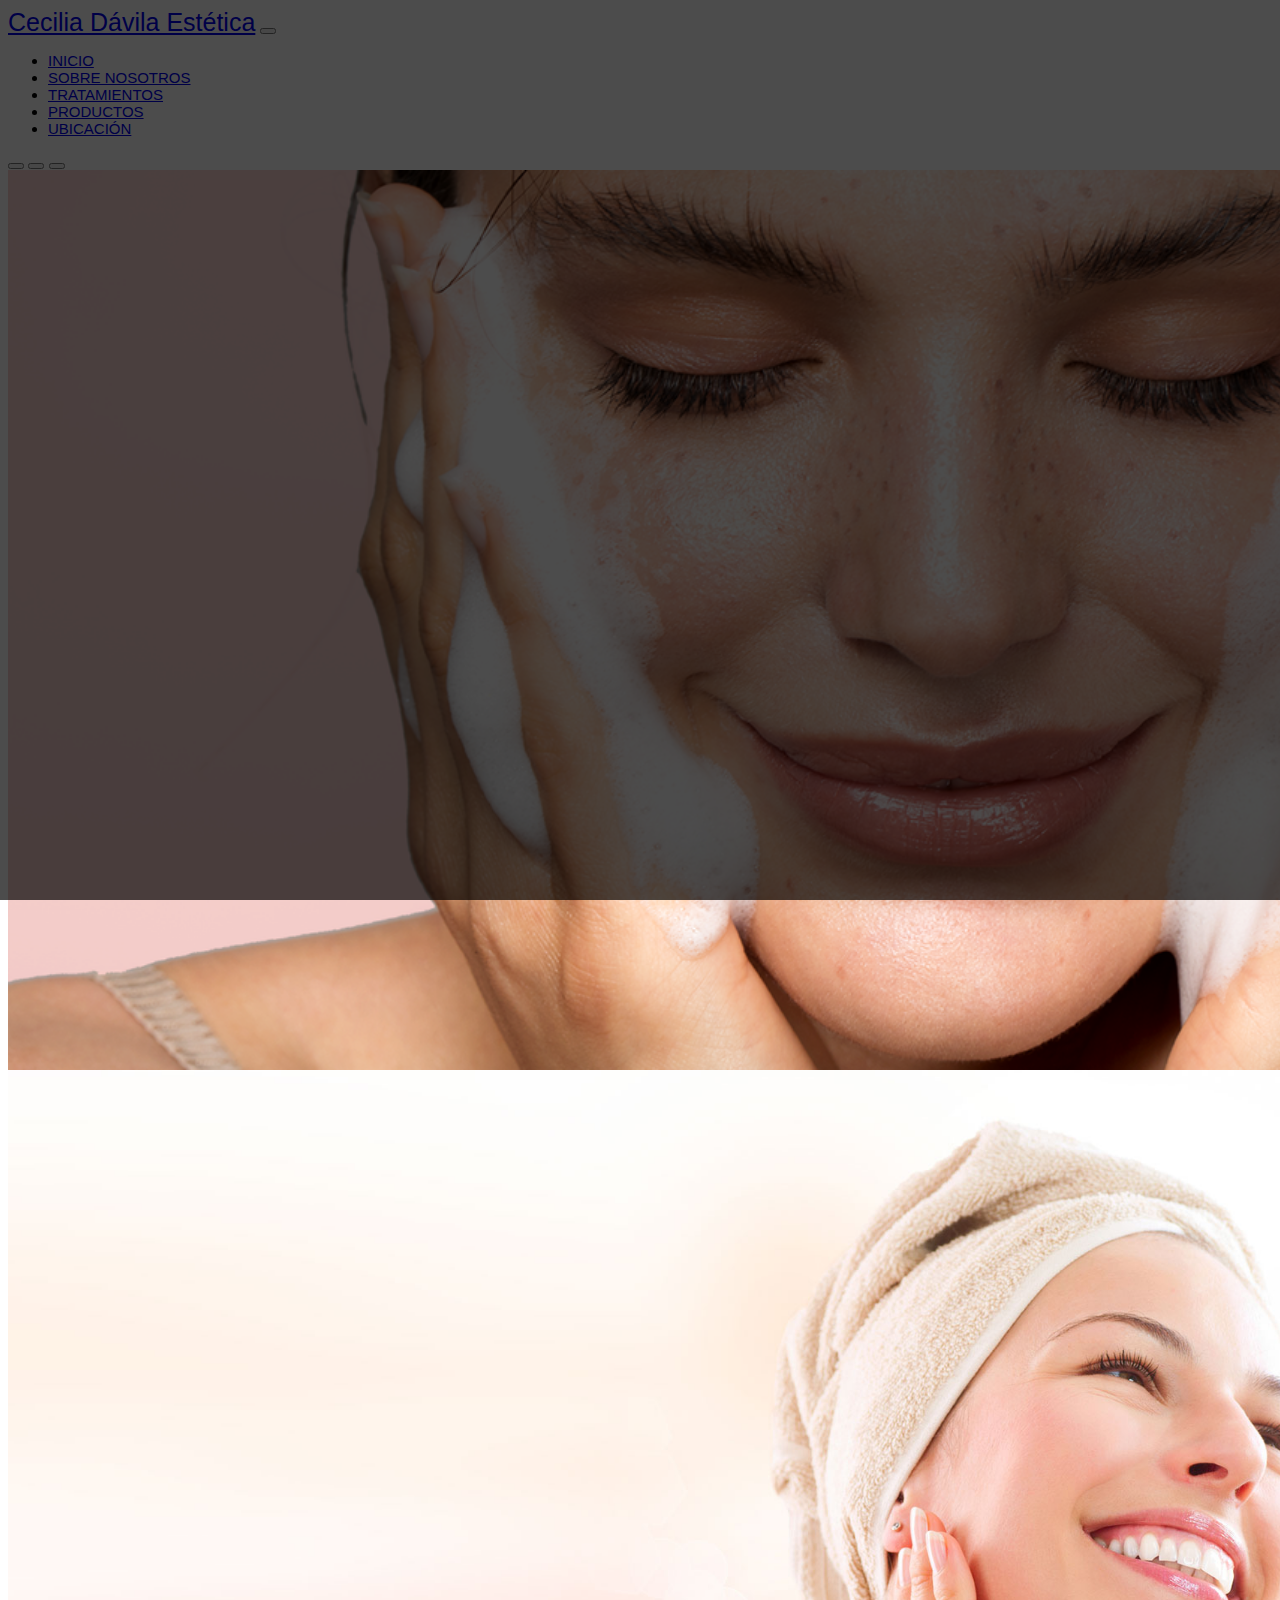
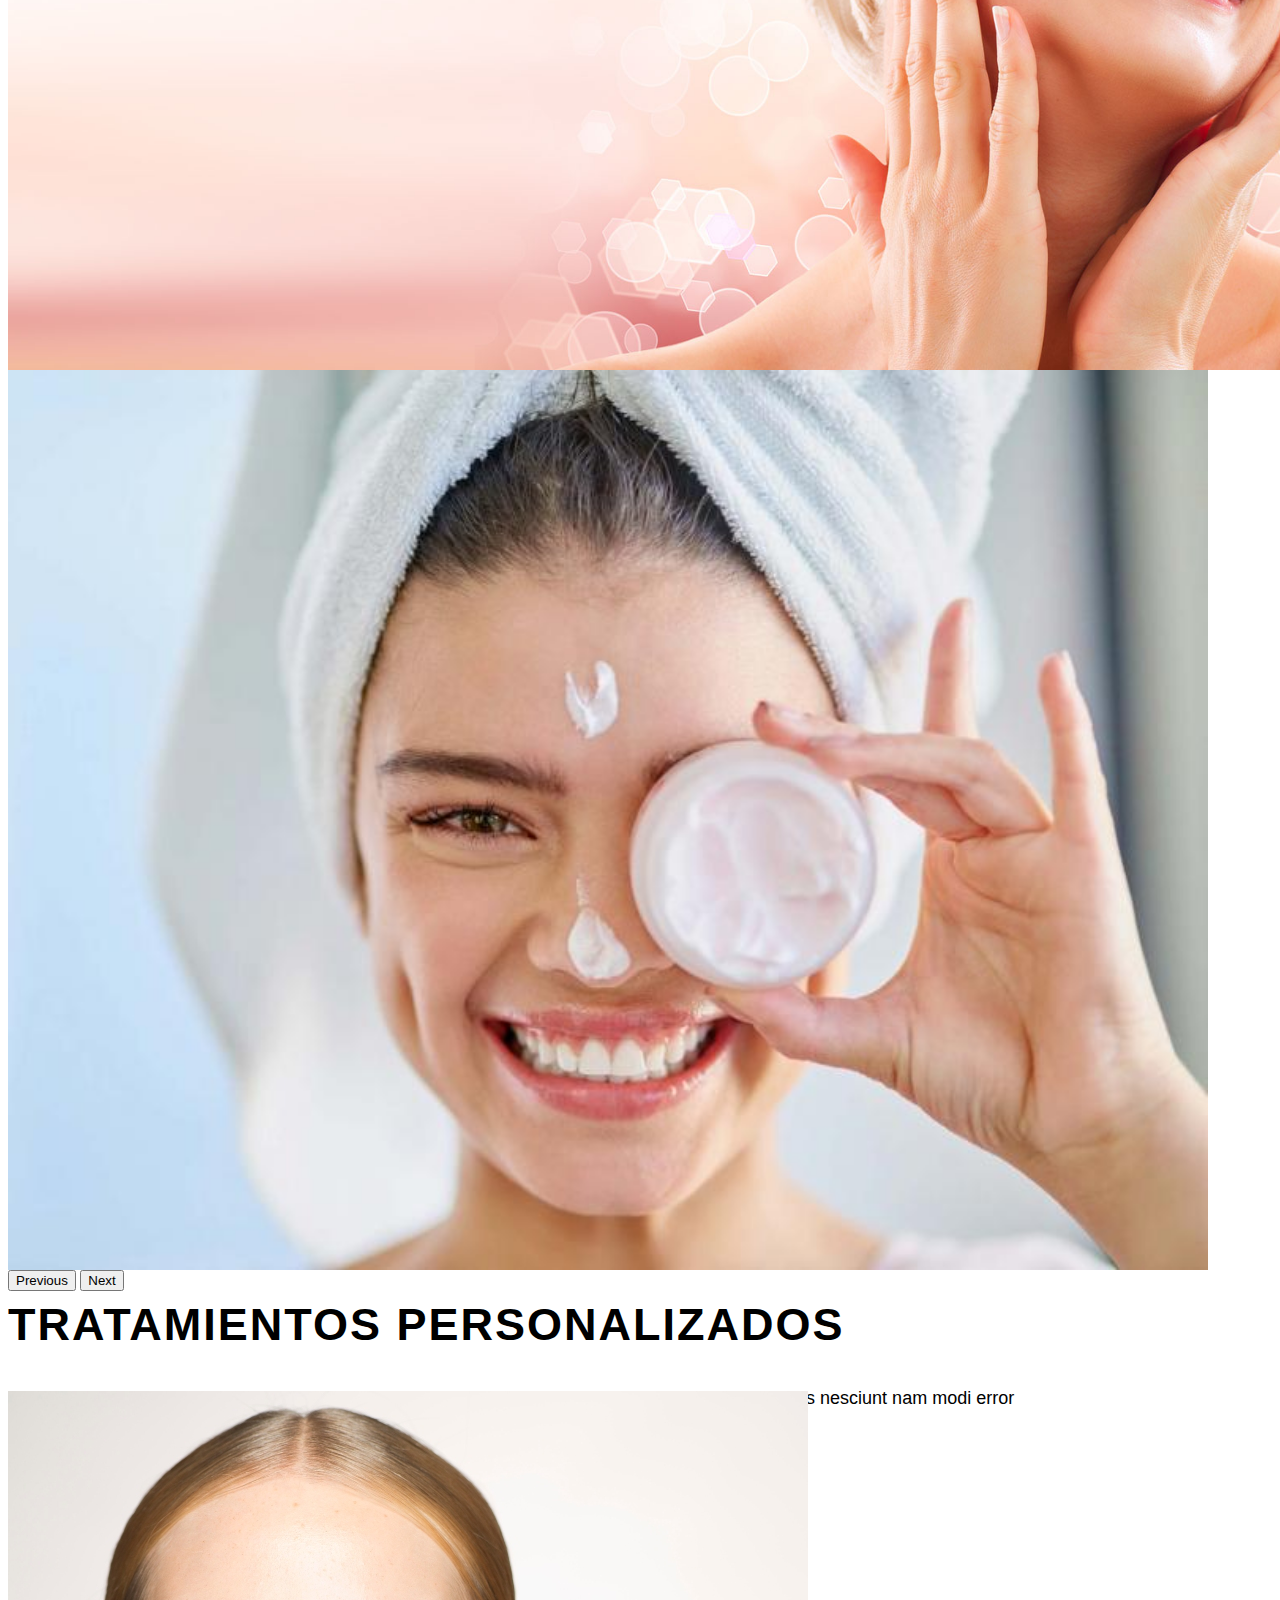
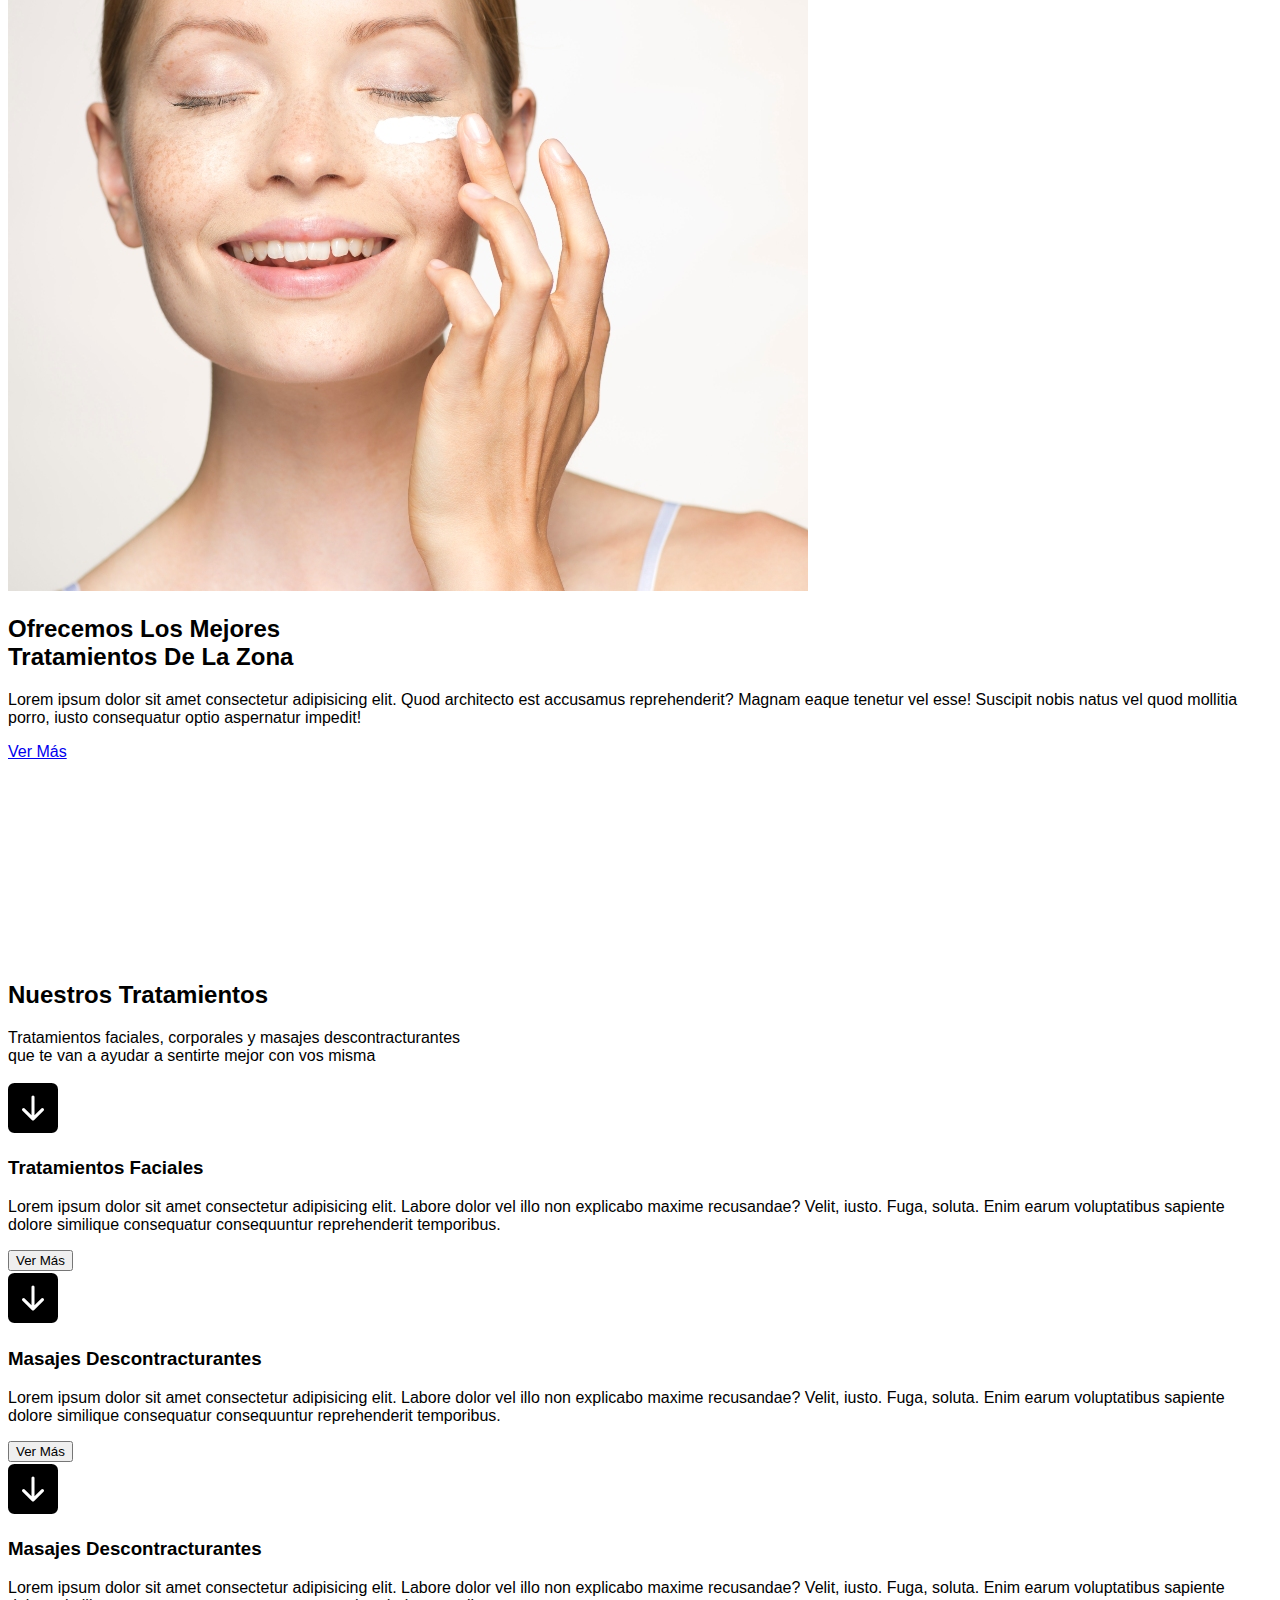
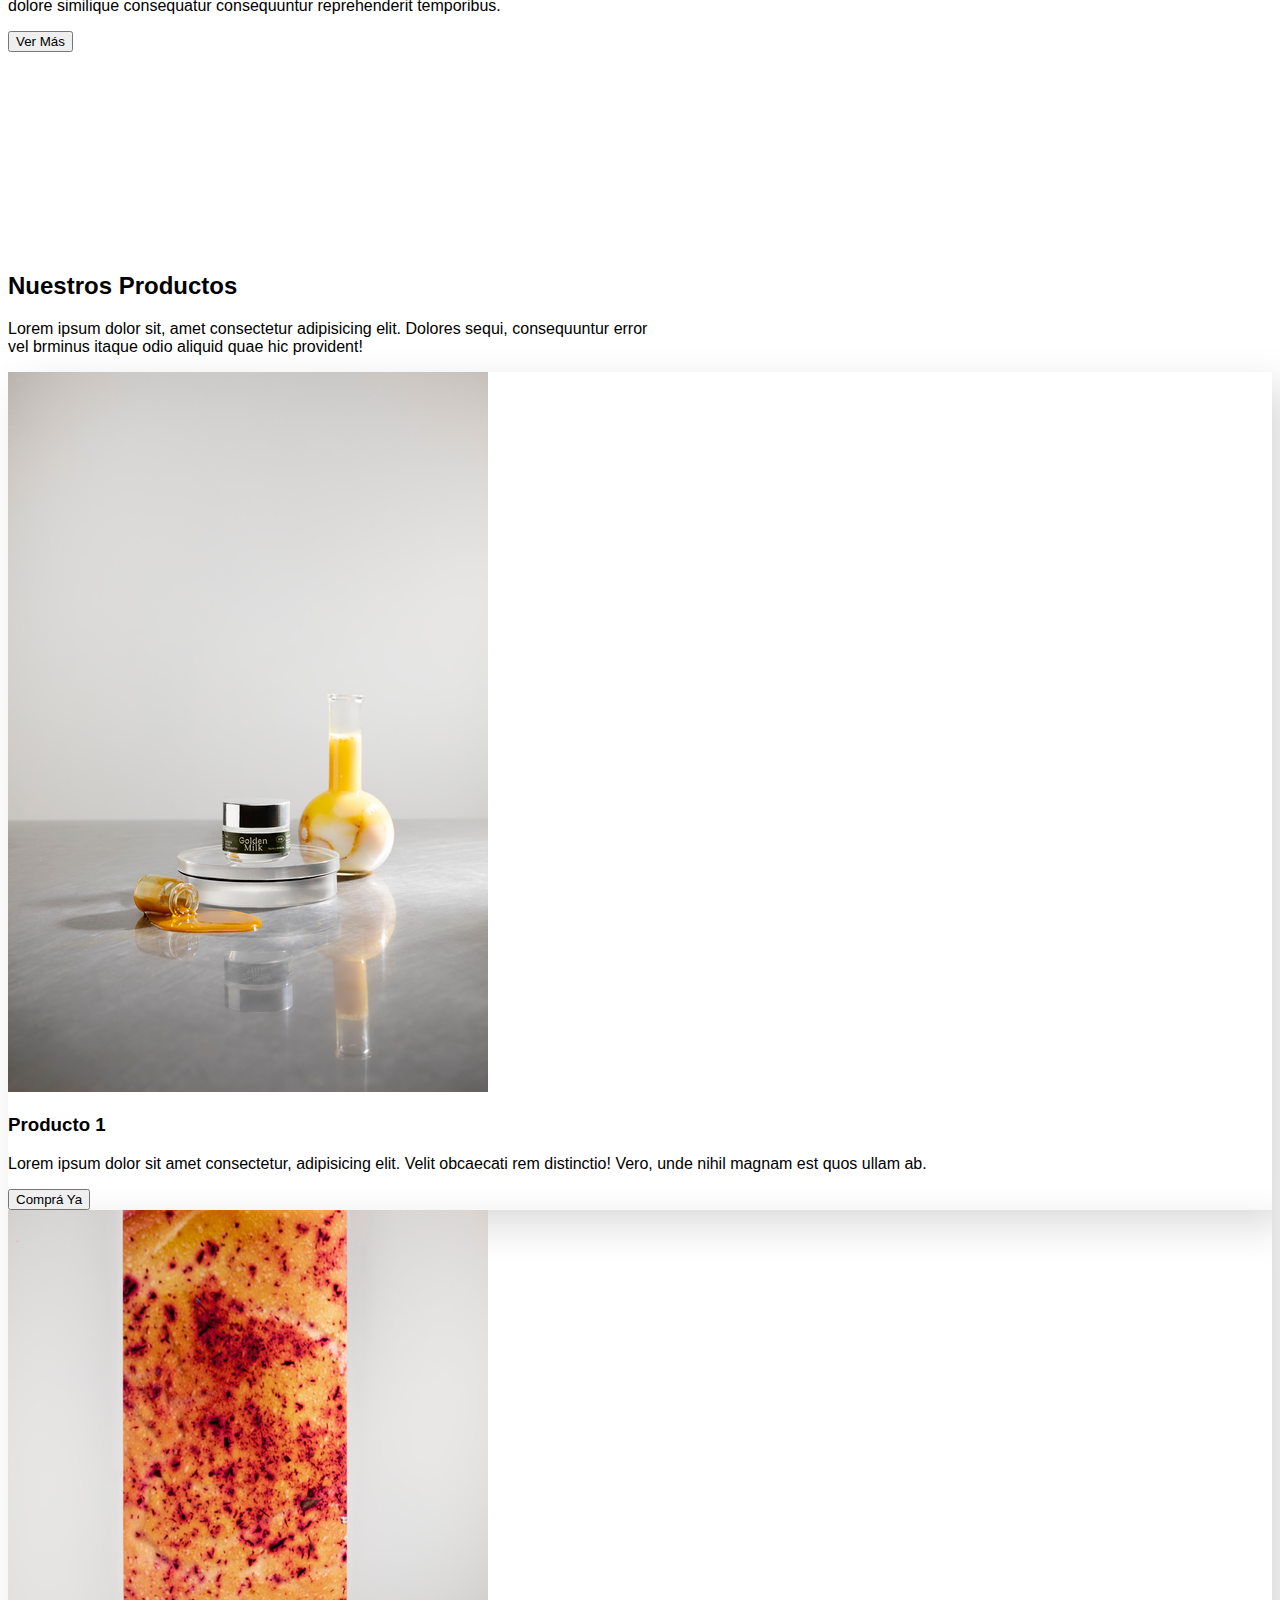
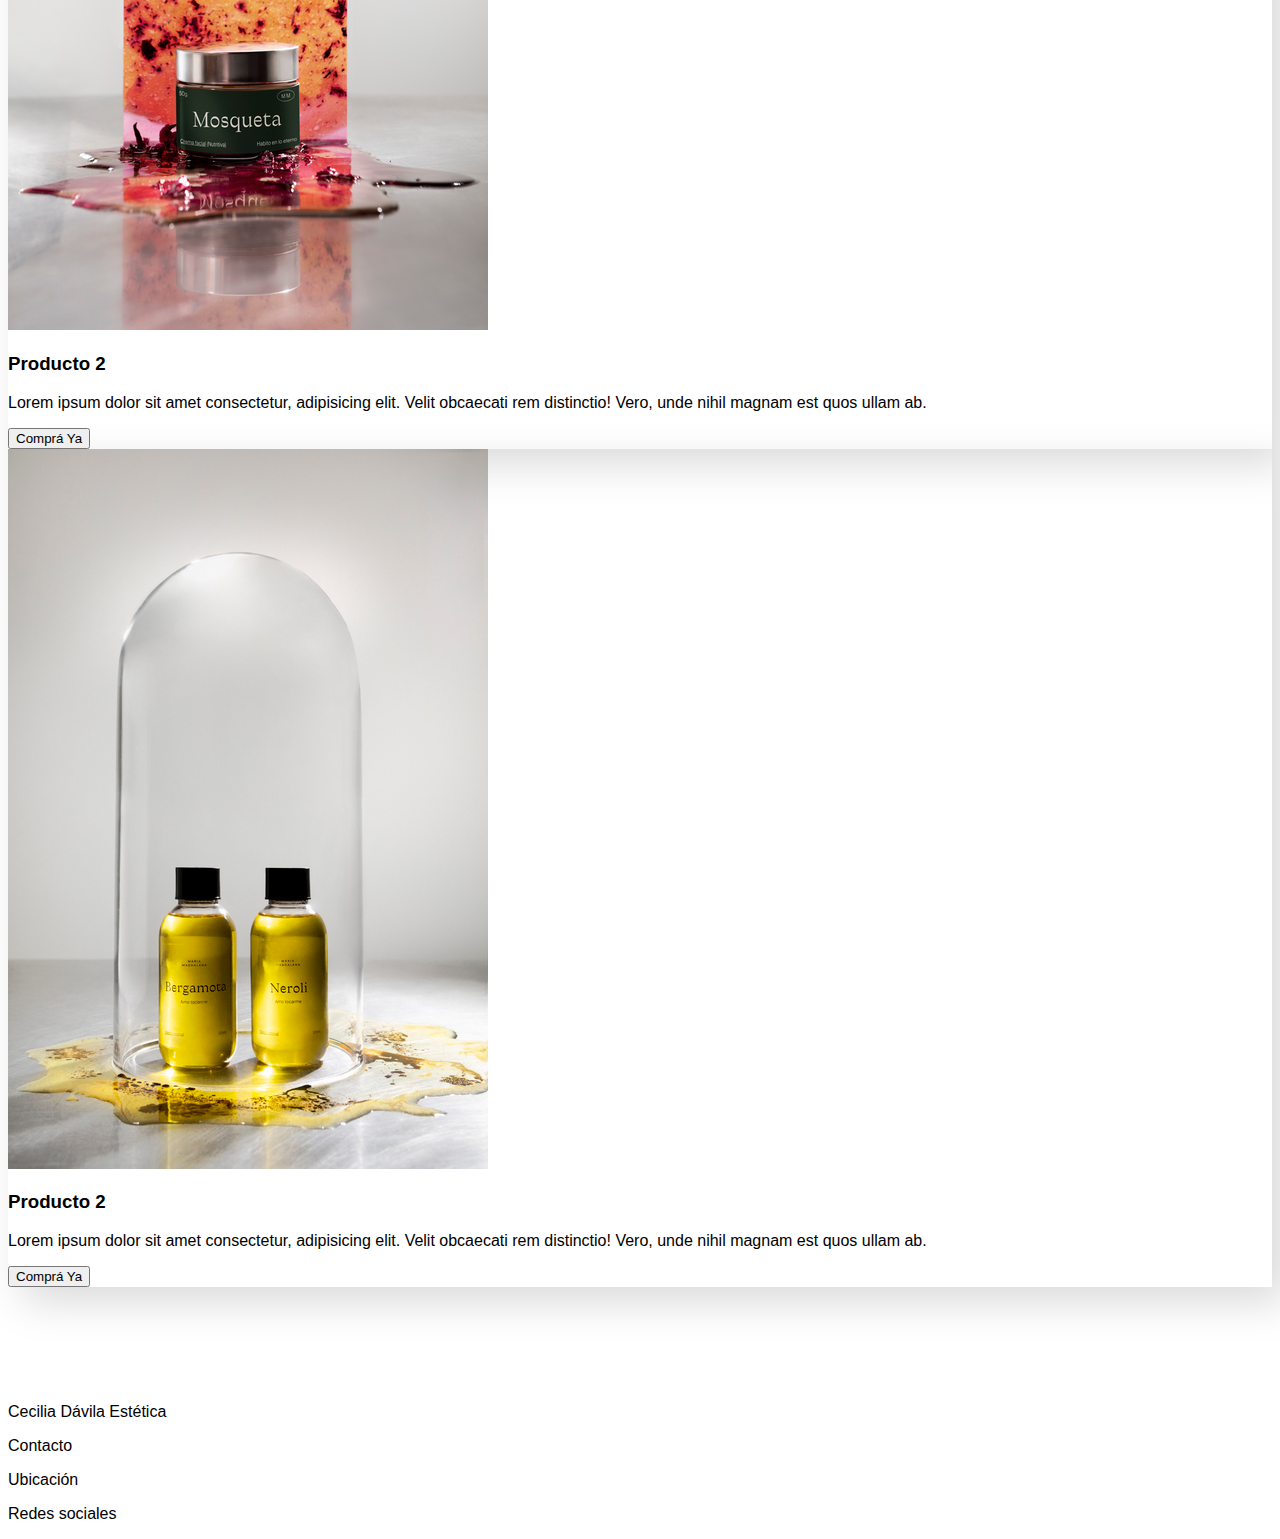
==== commit ad3eac31: "agrego cambios SASS" ====
--- a/index.html
+++ b/index.html
@@ -5,6 +5,7 @@
     <meta http-equiv="X-UA-Compatible" content="IE=edge">
     <meta name="viewport" content="width=device-width, initial-scale=1.0">
     <title>Cecilia Dávila Estética</title>
+    <meta name="description" content="Emprendimiento personal dedicado a la cosmetica y belleza personal">
     <link rel="icon" href="media/logo.jpg">
     <link rel="stylesheet" href="https://cdn.jsdelivr.net/npm/bootstrap-icons@1.8.3/font/bootstrap-icons.css">
     <link href="https://cdn.jsdelivr.net/npm/bootstrap@5.2.0-beta1/dist/css/bootstrap.min.css" rel="stylesheet" integrity="sha384-0evHe/X+R7YkIZDRvuzKMRqM+OrBnVFBL6DOitfPri4tjfHxaWutUpFmBp4vmVor" crossorigin="anonymous">
@@ -61,7 +62,7 @@
     <div class="carousel-item active">
       <img src="media/fondo5.png" class="d-block w-100" alt="...">
       <div class="carousel-caption">
-        <h5>Especialista en Cuidado y Belleza Personal</h5>
+        <h1>Especialista en Cuidado y Belleza Personal</h1>
         <p>Lorem ipsum dolor sit amet consectetur adipisicing elit. Incidunt natus nesciunt nam modi error perferendis provident, ullam mollitia</p>
       </div>
     </div>
@@ -69,7 +70,7 @@
     <div class="carousel-item">
       <img src="media/fondo2.jpg" class="d-block w-100" alt="...">
       <div class="carousel-caption">
-        <h5>Second slide label</h5>
+        <h1>Cosmetica profesional</h1>
         <p>Lorem ipsum dolor sit amet consectetur adipisicing elit. Incidunt natus nesciunt nam modi error perferendis provident, ullam mollitia.</p>
       </div>
     </div>
@@ -77,7 +78,7 @@
     <div class="carousel-item">
       <img src="media/fondo6.jpg" class="d-block w-100" alt="...">
       <div class="carousel-caption">
-        <h5>Third slide label</h5>
+        <h1>Tratamientos personalizados</h1>
         <p>Lorem ipsum dolor sit amet consectetur adipisicing elit. Incidunt natus nesciunt nam modi error perferendis provident, ullam mollitia</p>
       </div>
     </div>
@@ -193,7 +194,7 @@
                 <div class="card text-center bg-white pb-2">
                     <div class="card-body text-dark">
                         <div class="img-area mb-4">
-                            <img src="media/producto1.jpg" alt="" class="img-fluid">
+                            <img src="media/producto1.jpg" alt="producto 1" class="img-fluid">
                         </div>
                         <h3 class="card-title">Producto 1</h3>
                         <p class="lead">Lorem ipsum dolor sit amet consectetur, adipisicing elit. Velit obcaecati rem distinctio! Vero, unde nihil magnam est quos ullam ab.</p>
@@ -206,7 +207,7 @@
                 <div class="card text-center bg-white pb-2">
                     <div class="card-body text-dark">
                         <div class="img-area mb-4">
-                            <img src="media/producto2.jpg" alt="" class="img-fluid">
+                            <img src="media/producto2.jpg" alt="producto 2" class="img-fluid">
                         </div>
                         <h3 class="card-title">Producto 2</h3>
                         <p class="lead">Lorem ipsum dolor sit amet consectetur, adipisicing elit. Velit obcaecati rem distinctio! Vero, unde nihil magnam est quos ullam ab.</p>
@@ -219,7 +220,7 @@
                 <div class="card text-center bg-white pb-2">
                     <div class="card-body text-dark">
                         <div class="img-area mb-4">
-                            <img src="media/producto3.jpg" alt="" class="img-fluid">
+                            <img src="media/producto3.jpg" alt="producto 3" class="img-fluid">
                         </div>
                         <h3 class="card-title">Producto 2</h3>
                         <p class="lead">Lorem ipsum dolor sit amet consectetur, adipisicing elit. Velit obcaecati rem distinctio! Vero, unde nihil magnam est quos ullam ab.</p>
--- a/css/style.css
+++ b/css/style.css
@@ -20,7 +20,7 @@
     z-index: 2;
 }
 
-.carousel-caption h5{
+.carousel-caption h1{
     font-size: 45px;
     text-transform: uppercase;
     letter-spacing: 2px;
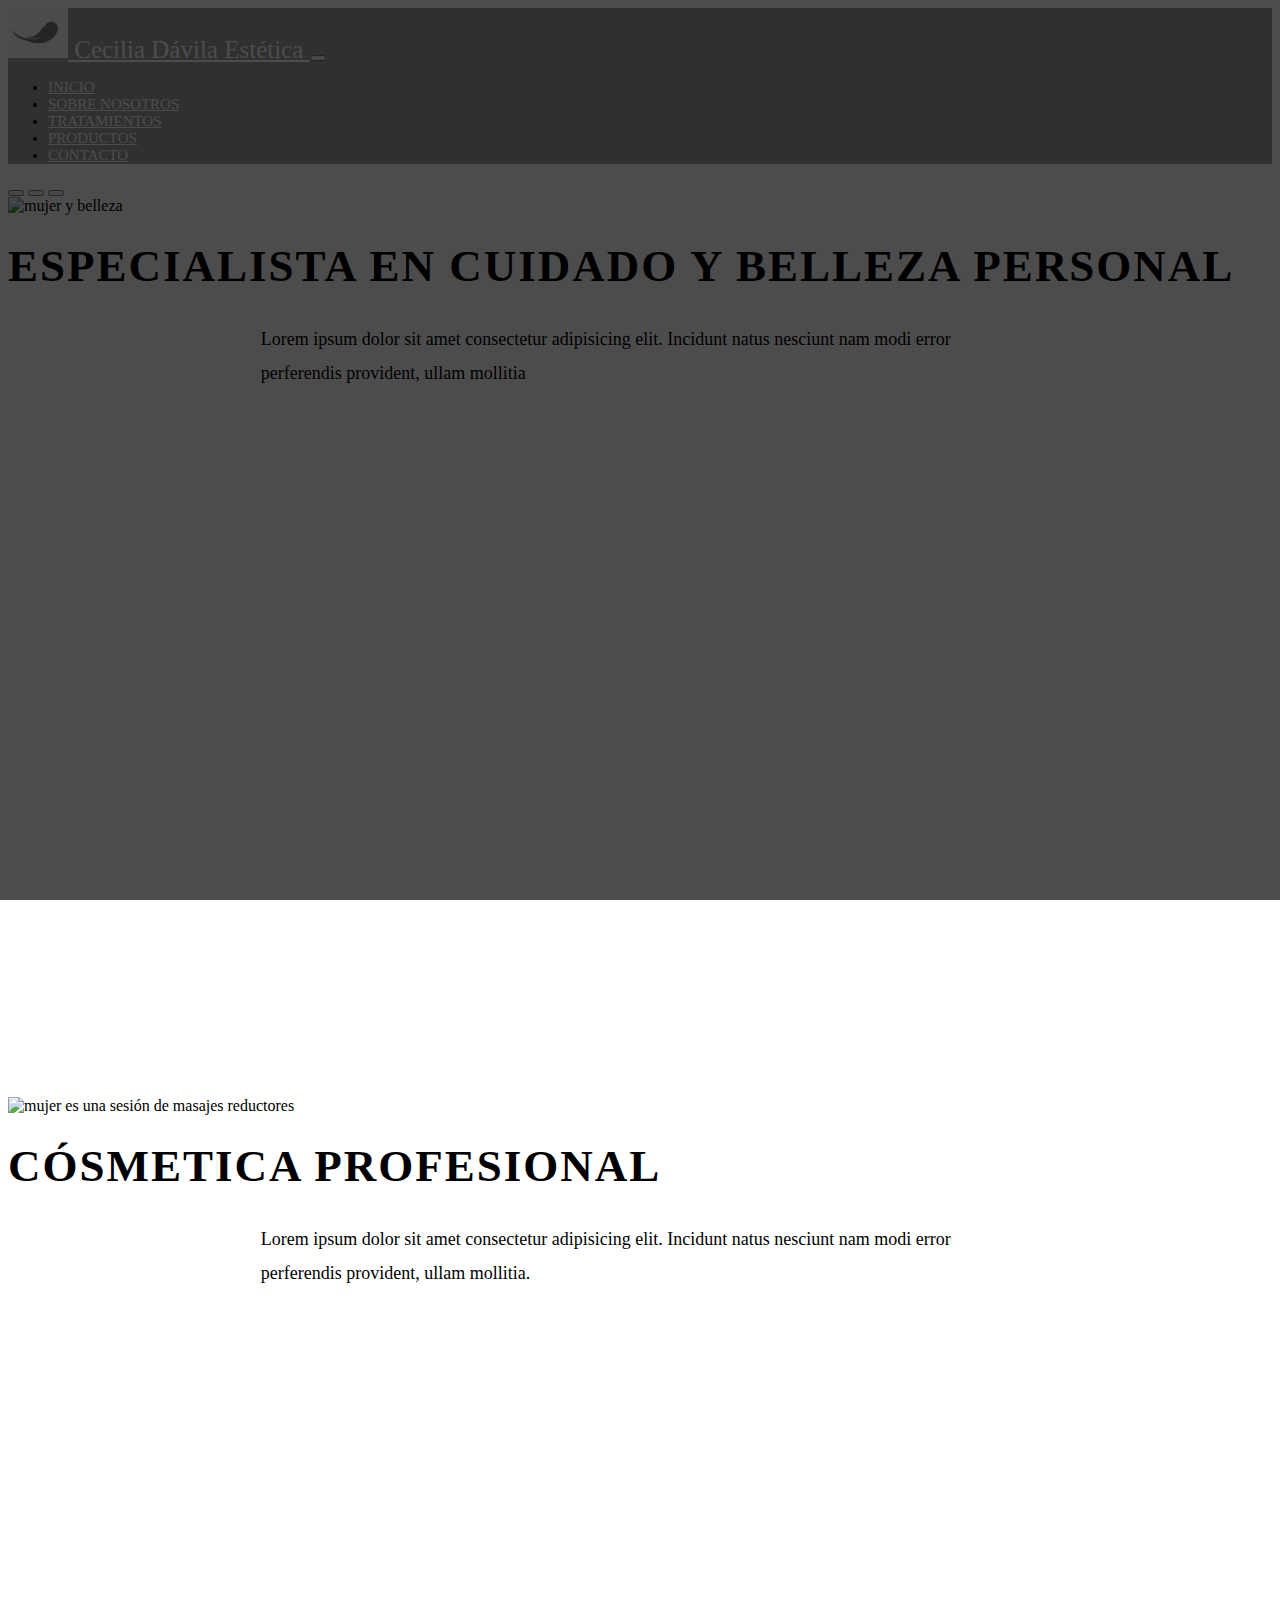
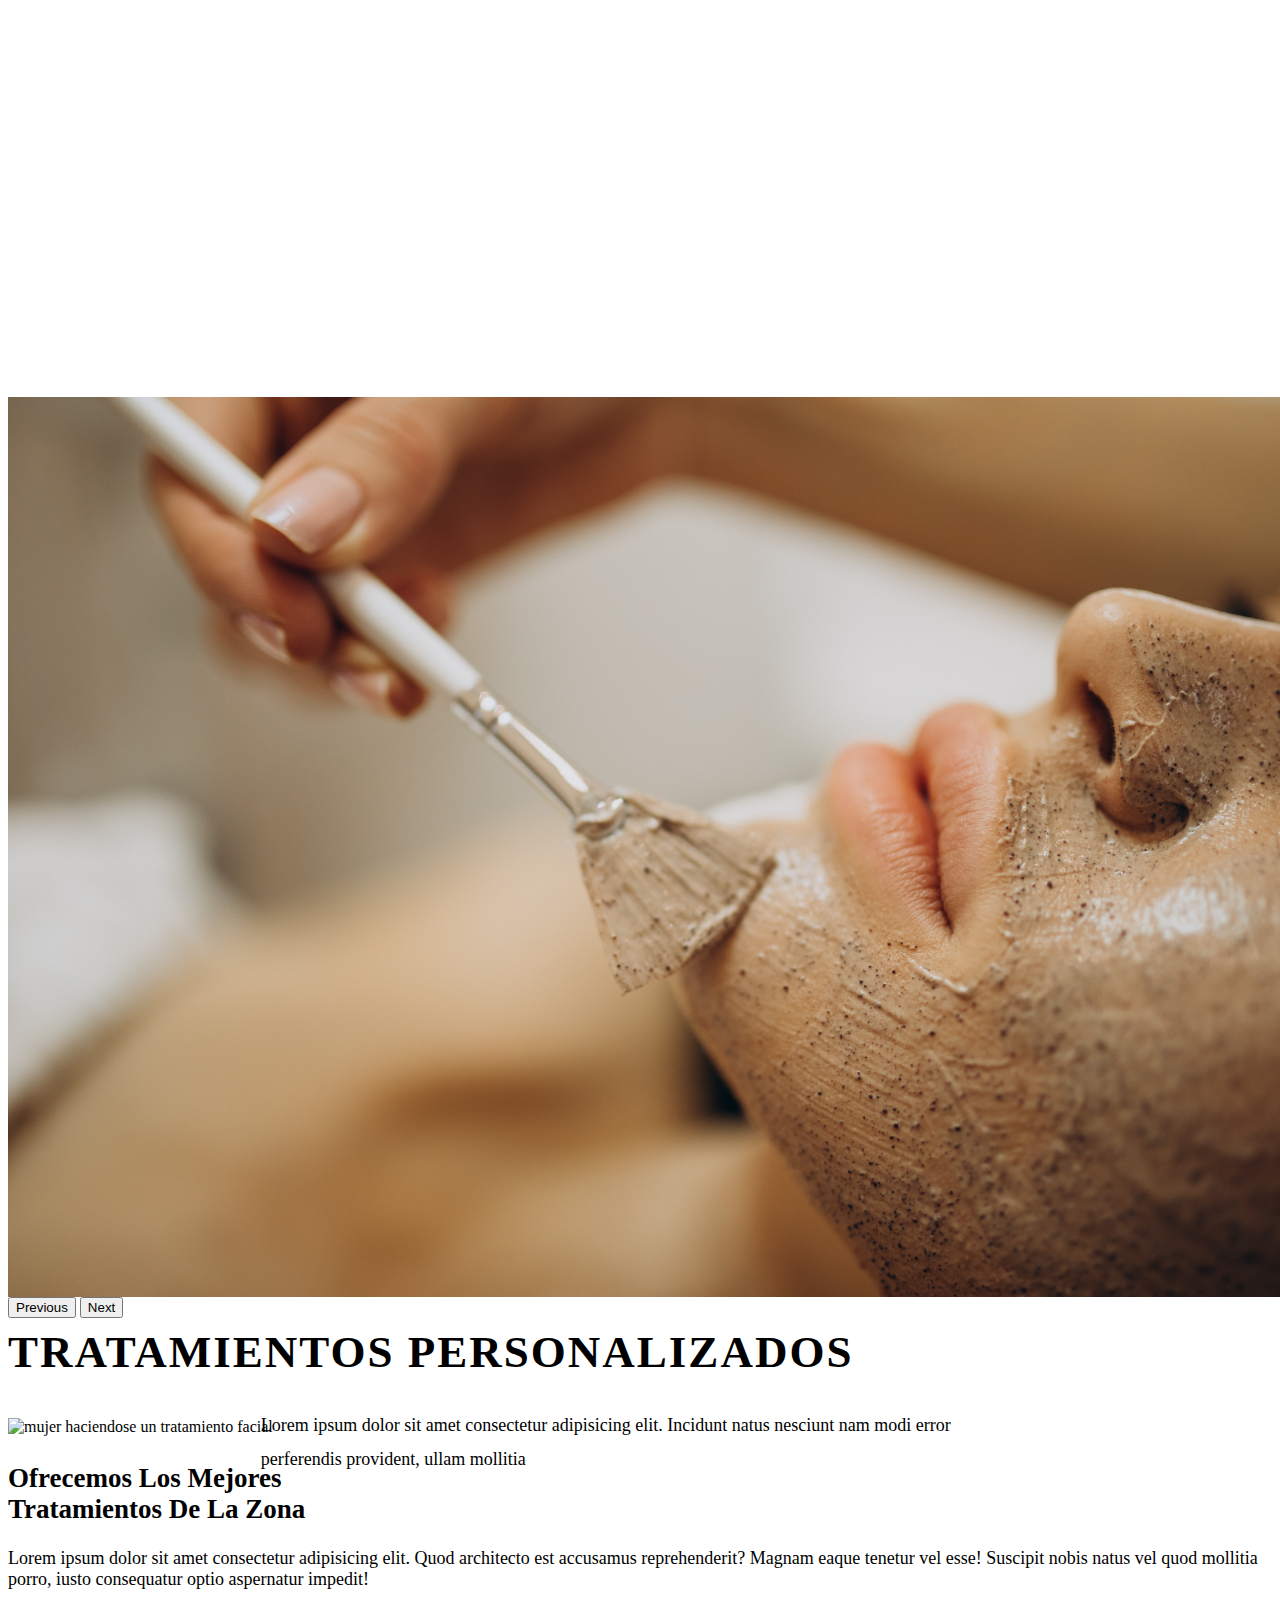
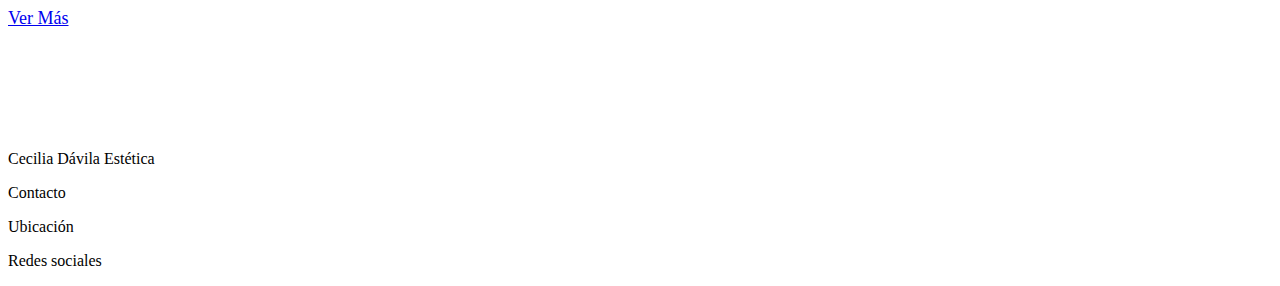
==== commit 1ea37e30: "agrego nuevas modificaciones" ====
--- a/index.html
+++ b/index.html
@@ -15,11 +15,14 @@
 <body>
 
 <!------------------------------NAVBAR---------------------------------------->
+
 <header id="inicio">
-
-    <nav class="navbar navbar-expand-lg bg-light fixed-top">
+    <nav class="navbar navbar-expand-lg fixed-top">
         <div class="container">
-            <a class="navbar-brand" href="#">Cecilia Dávila Estética</a>
+            <a class="navbar-brand text-white" href="#">
+                <img src="media/logoestetica.png" alt="logo" width="60" height="50">
+                Cecilia Dávila Estética
+            </a>
 
             <button class="navbar-toggler" type="button" data-bs-toggle="collapse" data-bs-target="#navbarSupportedContent" aria-controls="navbarSupportedContent" aria-expanded="false" aria-label="Toggle navigation">
             <span class="navbar-toggler-icon"></span>
@@ -34,13 +37,13 @@
                     <a class="nav-link" href="#sobre-nosotros">Sobre Nosotros</a>
                     </li>
                     <li class="nav-item">
-                    <a class="nav-link" href="#tratamientos">Tratamientos</a>
+                    <a class="nav-link" href="treatments/tratamientos.html">Tratamientos</a>
                     </li>
                     <li class="nav-item">
-                    <a class="nav-link" href="#productos">Productos</a>
+                    <a class="nav-link" href="products/faciales.html">Productos</a>
                     </li>                    
                     <li class="nav-item">
-                    <a class="nav-link" href="#contacto">Ubicación</a>
+                    <a class="nav-link" href="contact/contact.html">Contacto</a>
                     </li>       
                 </ul>      
             </div>
@@ -60,7 +63,7 @@
 
   <div class="carousel-inner">
     <div class="carousel-item active">
-      <img src="media/fondo5.png" class="d-block w-100" alt="...">
+      <img src="media/estetica01.jpg" class="d-block w-100" alt="mujer y belleza">
       <div class="carousel-caption">
         <h1>Especialista en Cuidado y Belleza Personal</h1>
         <p>Lorem ipsum dolor sit amet consectetur adipisicing elit. Incidunt natus nesciunt nam modi error perferendis provident, ullam mollitia</p>
@@ -68,15 +71,15 @@
     </div>
 
     <div class="carousel-item">
-      <img src="media/fondo2.jpg" class="d-block w-100" alt="...">
+      <img src="media/estetica05.jpg" class="d-block w-100" alt="mujer es una sesión de masajes reductores">
       <div class="carousel-caption">
-        <h1>Cosmetica profesional</h1>
+        <h1>Cósmetica profesional</h1>
         <p>Lorem ipsum dolor sit amet consectetur adipisicing elit. Incidunt natus nesciunt nam modi error perferendis provident, ullam mollitia.</p>
       </div>
     </div>
     
     <div class="carousel-item">
-      <img src="media/fondo6.jpg" class="d-block w-100" alt="...">
+      <img src="media/estetica03.jpg" class="d-block w-100" alt="mujer aplicandose una crema facial">
       <div class="carousel-caption">
         <h1>Tratamientos personalizados</h1>
         <p>Lorem ipsum dolor sit amet consectetur adipisicing elit. Incidunt natus nesciunt nam modi error perferendis provident, ullam mollitia</p>
@@ -102,7 +105,7 @@
         <div class="row">
             <div class="col-lg-4 col-md-12 col-12">
                 <div class="sobre-nosotros-img">
-                    <img src="media/Sobrenos.jpg" alt="" class="img-fluid">
+                    <img src="media/estetica06.jpg" alt="mujer haciendose un tratamiento facial" class="img-fluid">
                 </div>
             </div>
             <div class="col-lg-8 col-md-12 col-12 ps-lg-5 mt-md-5">
@@ -113,7 +116,7 @@
                         natus vel quod mollitia porro, iusto consequatur optio 
                         aspernatur impedit!
                     </p>
-                    <a href="#" class="btn btn-success"> Ver Más</a>
+                    <a href="sobrenosotros/sobrenosotros.html" class="btn bg-success text-light" role="button">Ver Más</a>
                 </div>
             </div>
         </div>
@@ -121,116 +124,13 @@
 </section>
     
 
-<!------------------------------ TRATAMIENTOS ---------------------------------------->
+<!------------------------------ TRATAMIENTOS ----------------------------------------> 
 
-<section id="tratamientos" class="tratamientos section-padding">
-    <div class="container">
-        <div class="row">
-            <div class="col-md-12">
-                <div class="section-header text-center pb-5">
-                    <h2>Nuestros Tratamientos</h2>
-                    <p>Tratamientos faciales, corporales y masajes descontracturantes <br> que te van a ayudar a sentirte mejor con vos misma</p>
-                </div>
-            </div>
-        </div>
-
-        <div class="row">
-            <div class="col-12 col-md-12 col-lg-4">
-                <div class="card text-white text-center bg-dark pb-2">
-                    <div class="card-body">
-                        <i class="bi bi-arrow-down-square-fill"></i>
-                        <h3>Tratamientos Faciales</h3>
-                        <p class="lead">Lorem ipsum dolor sit amet consectetur adipisicing elit. Labore dolor vel illo non explicabo maxime recusandae? Velit, iusto. Fuga, soluta. Enim earum voluptatibus sapiente dolore similique consequatur consequuntur reprehenderit temporibus.</p>
-                        <button class="btn btn-success text-white">Ver Más</button>
-                    </div>
-                </div>
-            </div>
-
-            <div class="col-12 col-md-12 col-lg-4">
-                <div class="card text-white text-center bg-dark pb-2">
-                    <div class="card-body">
-                        <i class="bi bi-arrow-down-square-fill"></i>
-                        <h3>Masajes Descontracturantes</h3>
-                        <p class="lead">Lorem ipsum dolor sit amet consectetur adipisicing elit. Labore dolor vel illo non explicabo maxime recusandae? Velit, iusto. Fuga, soluta. Enim earum voluptatibus sapiente dolore similique consequatur consequuntur reprehenderit temporibus.</p>
-                        <button class="btn btn-success text-white">Ver Más</button>
-                    </div>
-                </div>
-            </div>
-
-            <div class="col-12 col-md-12 col-lg-4">
-                <div class="card text-white text-center bg-dark pb-2">
-                    <div class="card-body">
-                        <i class="bi bi-arrow-down-square-fill"></i>
-                        <h3>Masajes Descontracturantes</h3>
-                        <p class="lead">Lorem ipsum dolor sit amet consectetur adipisicing elit. Labore dolor vel illo non explicabo maxime recusandae? Velit, iusto. Fuga, soluta. Enim earum voluptatibus sapiente dolore similique consequatur consequuntur reprehenderit temporibus.</p>
-                        <button class="btn btn-success text-white">Ver Más</button>
-                    </div>
-                </div>
-            </div>
-
-            
-        </div>
-    </div>
-</section>
-
-    
 
 
 <!------------------------------ PRODUCTOS ---------------------------------------->
 
-<section id="productos" class="productos section-padding">
-    <div class="container">
-        <div class="row">
-            <div class="col-md-12">
-                <div class="section-header text-center pb-5">
-                    <h2>Nuestros Productos</h2>
-                    <p>Lorem ipsum dolor sit, amet consectetur adipisicing elit. Dolores sequi, consequuntur error <br> vel brminus itaque odio aliquid quae hic provident! </p>
-                </div>
-            </div>
-        </div>
 
-        <div class="row">
-            <div class="col-12 col-md-12 col-lg-4">
-                <div class="card text-center bg-white pb-2">
-                    <div class="card-body text-dark">
-                        <div class="img-area mb-4">
-                            <img src="media/producto1.jpg" alt="producto 1" class="img-fluid">
-                        </div>
-                        <h3 class="card-title">Producto 1</h3>
-                        <p class="lead">Lorem ipsum dolor sit amet consectetur, adipisicing elit. Velit obcaecati rem distinctio! Vero, unde nihil magnam est quos ullam ab.</p>
-                        <button class="btn bg-success text-light">Comprá Ya</button>
-                    </div>
-                </div>               
-            </div>
-
-            <div class="col-12 col-md-12 col-lg-4">
-                <div class="card text-center bg-white pb-2">
-                    <div class="card-body text-dark">
-                        <div class="img-area mb-4">
-                            <img src="media/producto2.jpg" alt="producto 2" class="img-fluid">
-                        </div>
-                        <h3 class="card-title">Producto 2</h3>
-                        <p class="lead">Lorem ipsum dolor sit amet consectetur, adipisicing elit. Velit obcaecati rem distinctio! Vero, unde nihil magnam est quos ullam ab.</p>
-                        <button class="btn bg-success text-light">Comprá Ya</button>
-                    </div>
-                </div>              
-            </div>
-
-            <div class="col-12 col-md-12 col-lg-4">
-                <div class="card text-center bg-white pb-2">
-                    <div class="card-body text-dark">
-                        <div class="img-area mb-4">
-                            <img src="media/producto3.jpg" alt="producto 3" class="img-fluid">
-                        </div>
-                        <h3 class="card-title">Producto 2</h3>
-                        <p class="lead">Lorem ipsum dolor sit amet consectetur, adipisicing elit. Velit obcaecati rem distinctio! Vero, unde nihil magnam est quos ullam ab.</p>
-                        <button class="btn bg-success text-light">Comprá Ya</button>
-                    </div>
-                </div>              
-            </div>
-        </div>
-    </div>
-</section>
 
 <!------------------------------ FOOTER---------------------------------------->    
 
@@ -238,7 +138,7 @@
 
     <div class="container-fluid">
         
-        <div class="row p-5 bg-secondary text-white">
+        <div class="row p-5 bg-dark text-white">
             <div class="col-xs-12 col-md-6 col-lg-3">
                 <p class="h3">Cecilia Dávila Estética</p>
             </div>
--- a/css/style.css
+++ b/css/style.css
@@ -1,5 +1,7 @@
-*{
-    font-family:"Montserrat", Sans-serif; 
+@import url('https://fonts.googleapis.com/css2?family=Montserrat:wght@300&display=swap');
+
+h1,h2,h3,h4,h5,h6,a,p,{
+    font-family: 'Montserrat', sans-serif;
 }
 
 body{
@@ -52,7 +54,7 @@
 }
 
 .navbar-light .navbar-brand{
-    color: #000;
+    color: rgb(0, 0, 0);
     font-size: 25px;
     text-transform: uppercase;
     font-weight: 700;
@@ -70,6 +72,14 @@
 
 .navbar-nav a:hover{
     color: rgb(0, 0, 0);
+}
+
+.navbar a{
+    color: white;
+}
+
+.navbar{
+    background-color:rgba(66, 66, 66, 0.5);
 }
 
 .w-100{
@@ -90,6 +100,18 @@
 .productos .card{
     box-shadow: 15px 15px 40px rgba(0, 0, 0, 0.15);
 }
+
+.sobre-nosotros-text {
+    font-size: 18px;
+    padding-top: 5px;
+    padding-bottom: 5px;      
+    margin: auto;
+}
+
+.sobre-nosotros-img {
+    height: 100%;
+}
+
 
 
 
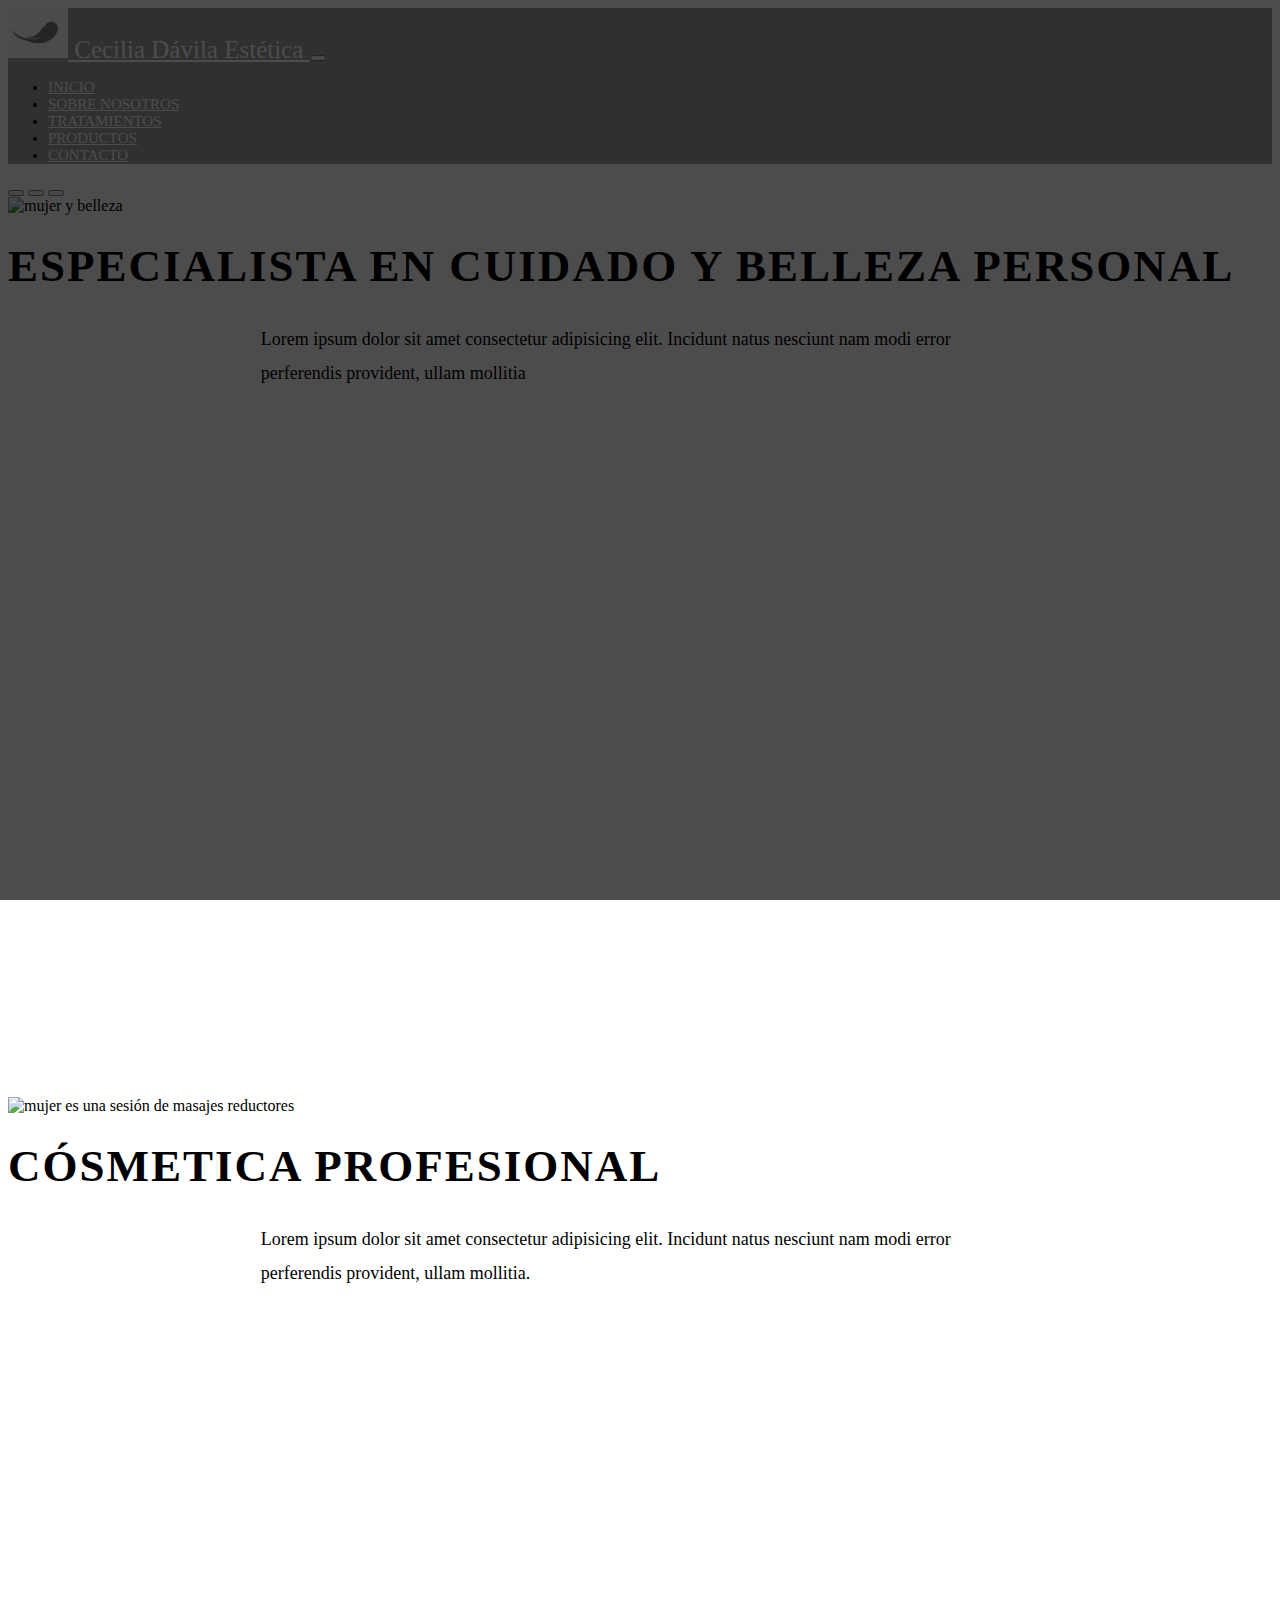
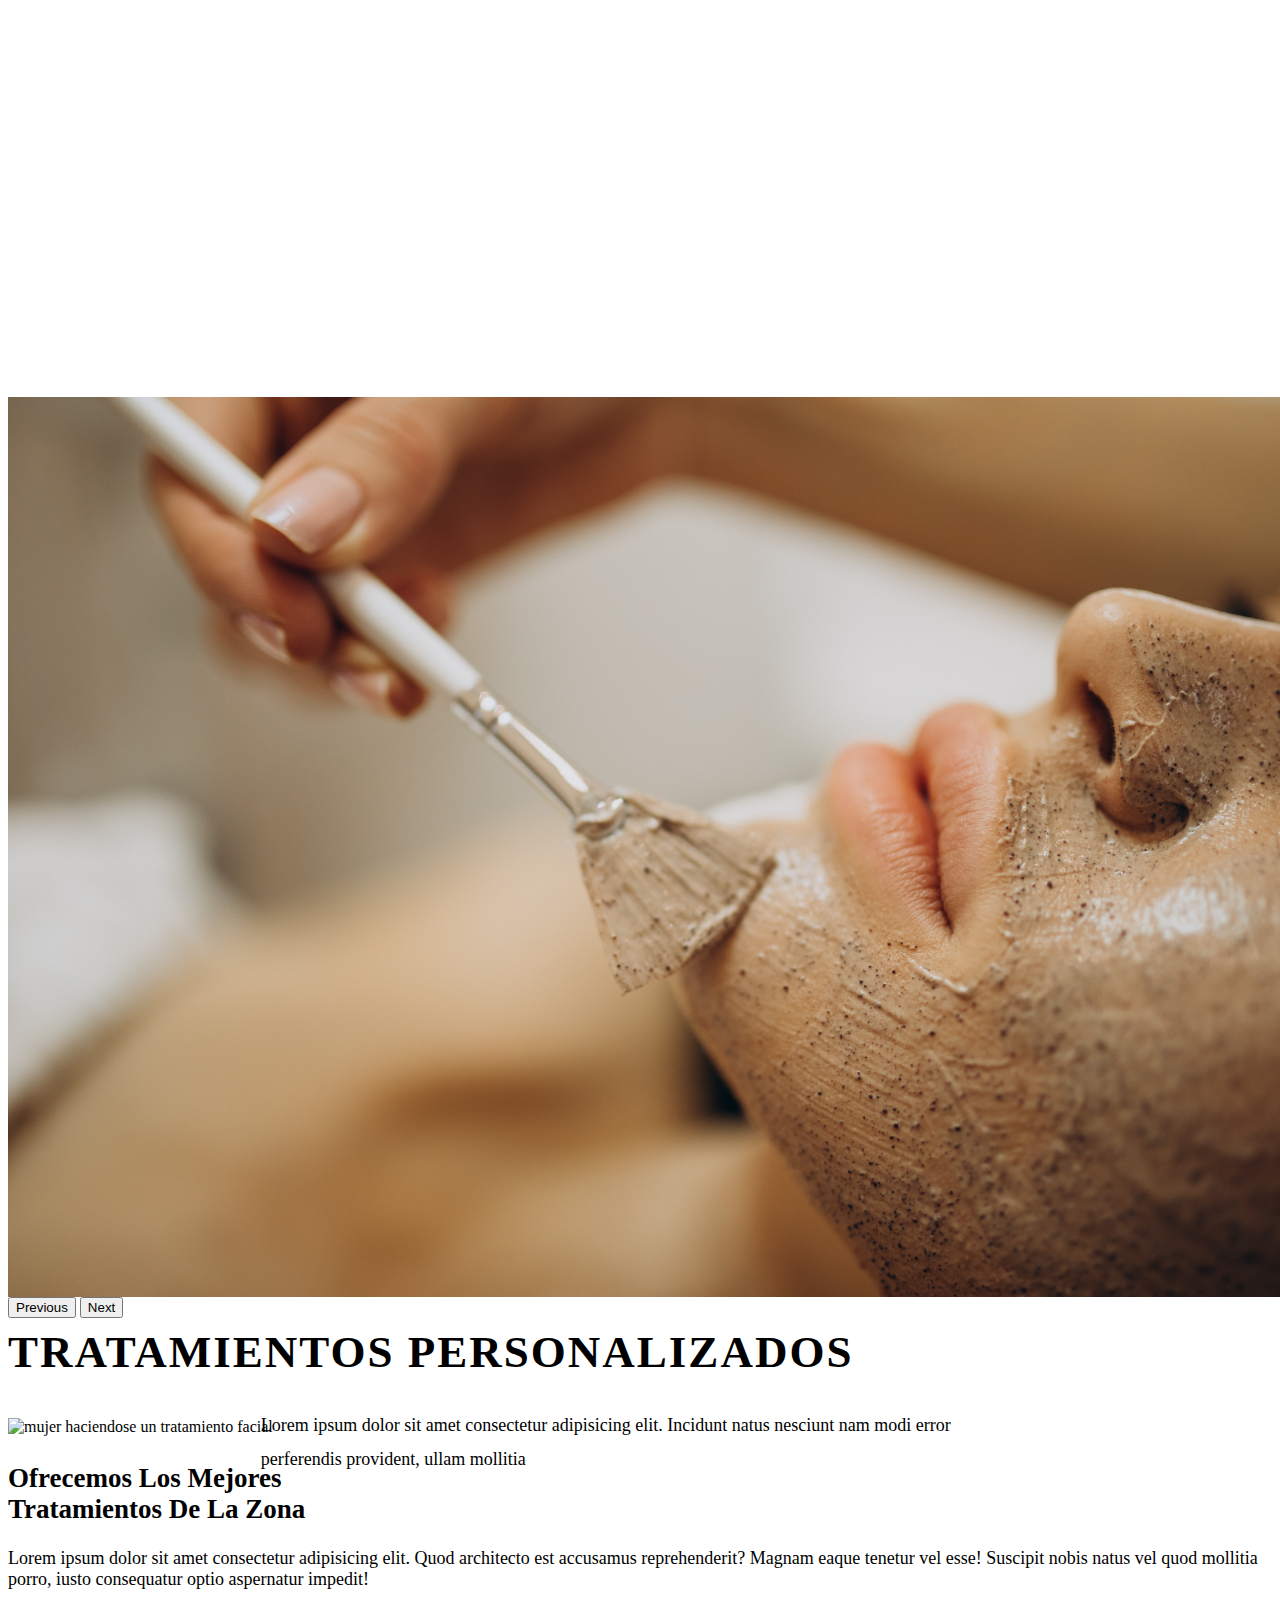
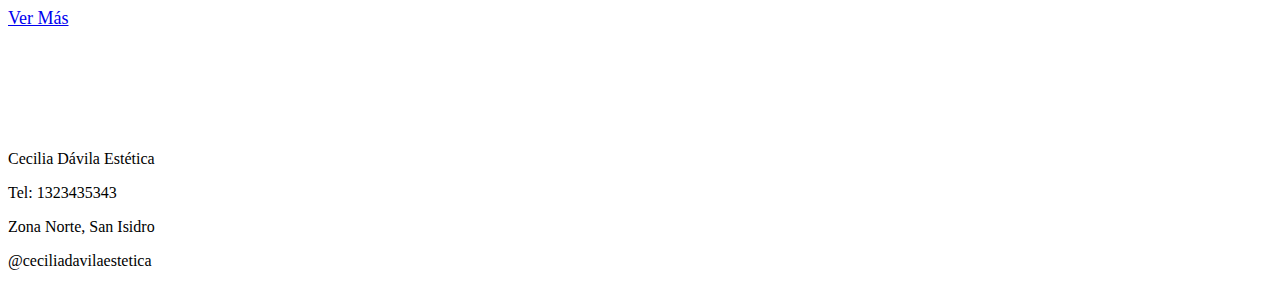
==== commit d1f2cb5a: "modificaciones agregadas" ====
--- a/index.html
+++ b/index.html
@@ -5,7 +5,7 @@
     <meta http-equiv="X-UA-Compatible" content="IE=edge">
     <meta name="viewport" content="width=device-width, initial-scale=1.0">
     <title>Cecilia Dávila Estética</title>
-    <meta name="description" content="Emprendimiento personal dedicado a la cosmetica y belleza personal">
+    <meta name="description" content="Emprendimiento personal dedicado a la cosmética y belleza personal">
     <link rel="icon" href="media/logo.jpg">
     <link rel="stylesheet" href="https://cdn.jsdelivr.net/npm/bootstrap-icons@1.8.3/font/bootstrap-icons.css">
     <link href="https://cdn.jsdelivr.net/npm/bootstrap@5.2.0-beta1/dist/css/bootstrap.min.css" rel="stylesheet" integrity="sha384-0evHe/X+R7YkIZDRvuzKMRqM+OrBnVFBL6DOitfPri4tjfHxaWutUpFmBp4vmVor" crossorigin="anonymous">
@@ -37,13 +37,13 @@
                     <a class="nav-link" href="#sobre-nosotros">Sobre Nosotros</a>
                     </li>
                     <li class="nav-item">
-                    <a class="nav-link" href="treatments/tratamientos.html">Tratamientos</a>
+                    <a class="nav-link" href="pages/tratamientos.html">Tratamientos</a>
                     </li>
                     <li class="nav-item">
-                    <a class="nav-link" href="products/faciales.html">Productos</a>
+                    <a class="nav-link" href="pages/productos.html">Productos</a>
                     </li>                    
                     <li class="nav-item">
-                    <a class="nav-link" href="contact/contact.html">Contacto</a>
+                    <a class="nav-link" href="pages/contact.html">Contacto</a>
                     </li>       
                 </ul>      
             </div>
@@ -116,7 +116,7 @@
                         natus vel quod mollitia porro, iusto consequatur optio 
                         aspernatur impedit!
                     </p>
-                    <a href="sobrenosotros/sobrenosotros.html" class="btn bg-success text-light" role="button">Ver Más</a>
+                    <a href="pages/sobrenosotros.html" class="btn bg-success text-light" role="button">Ver Más</a>
                 </div>
             </div>
         </div>
@@ -144,15 +144,15 @@
             </div>
 
             <div class="col-xs-12 col-md-6 col-lg-3">
-                <p class="h5">Contacto</p>
+                <p class="h5">Tel: 1323435343</p>
             </div>
 
             <div class="col-xs-12 col-md-6 col-lg-3">
-                <p class="h5">Ubicación</p>
+                <p class="h5">Zona Norte, San Isidro</p>
             </div>
 
             <div class="col-xs-12 col-md-6 col-lg-3">
-                <p class="h5">Redes sociales</p>
+                <p class="h5">@ceciliadavilaestetica</p>
             </div>
         </div>
 
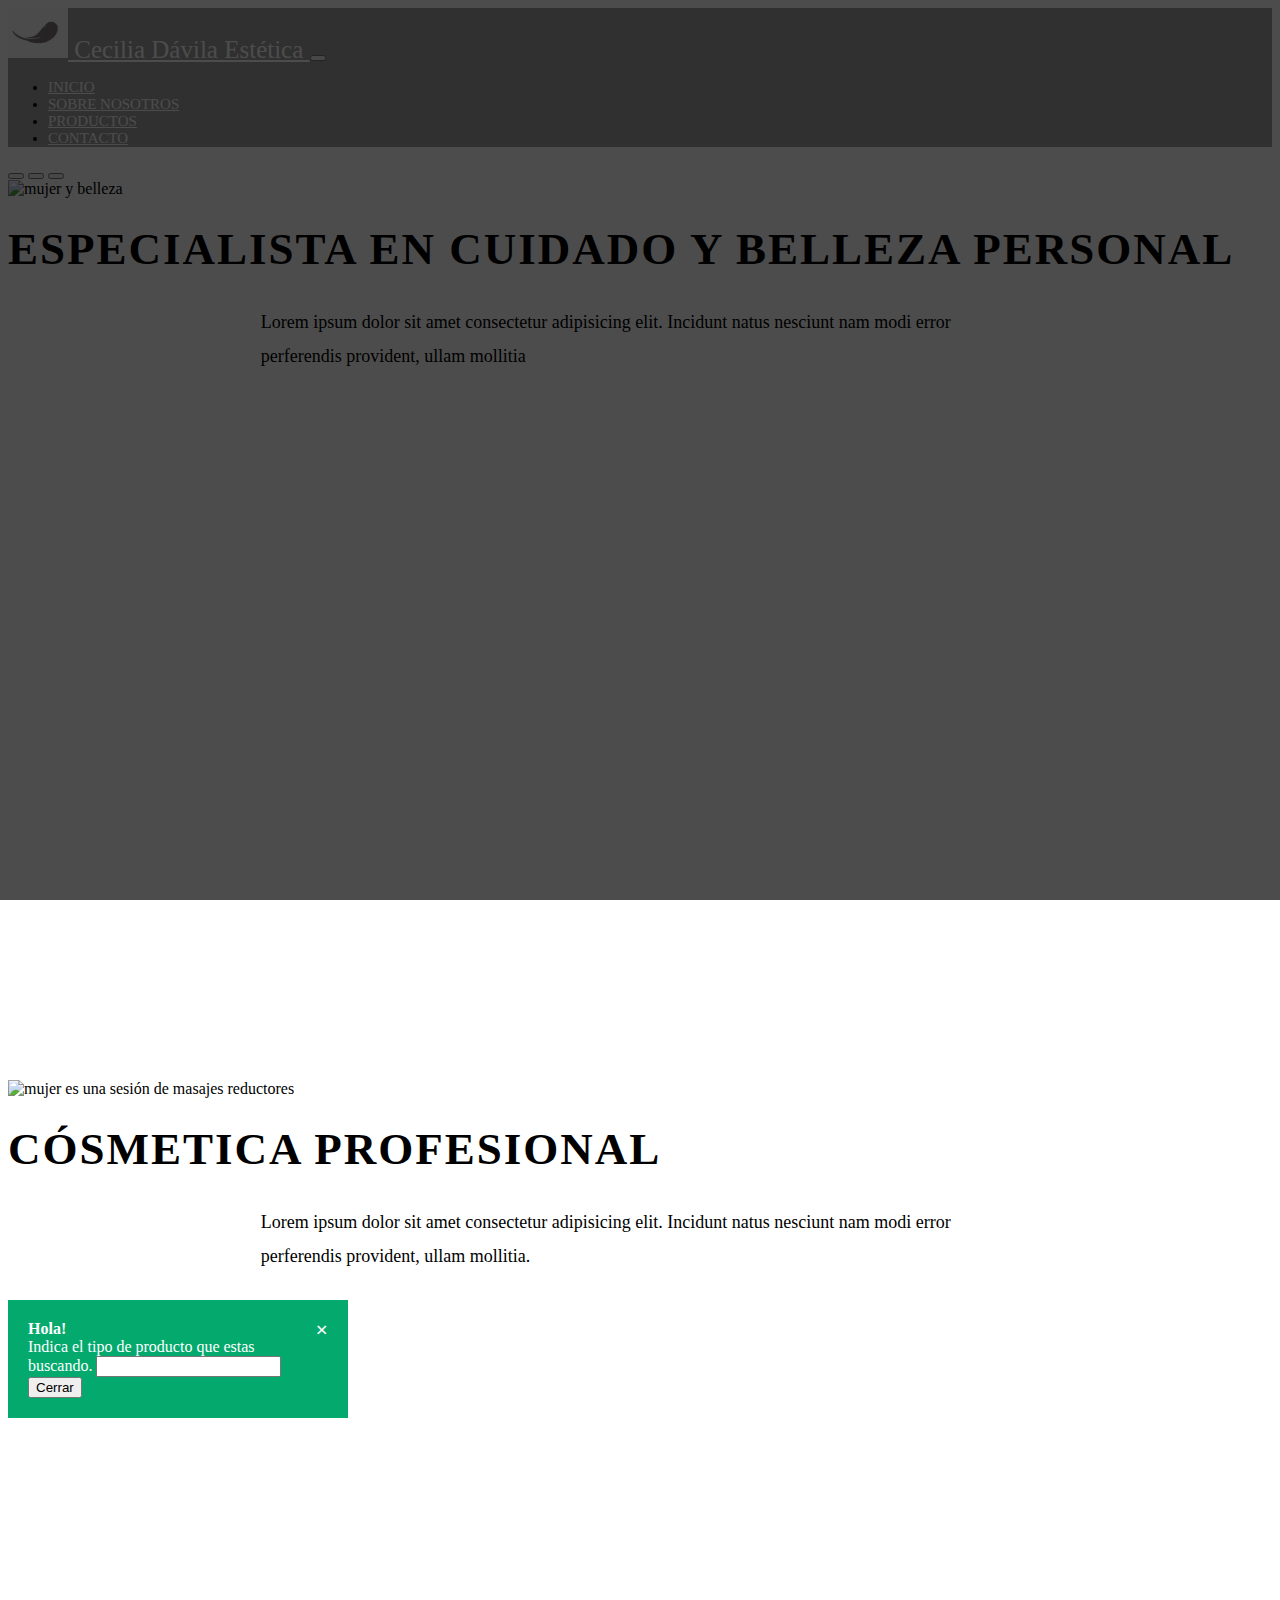
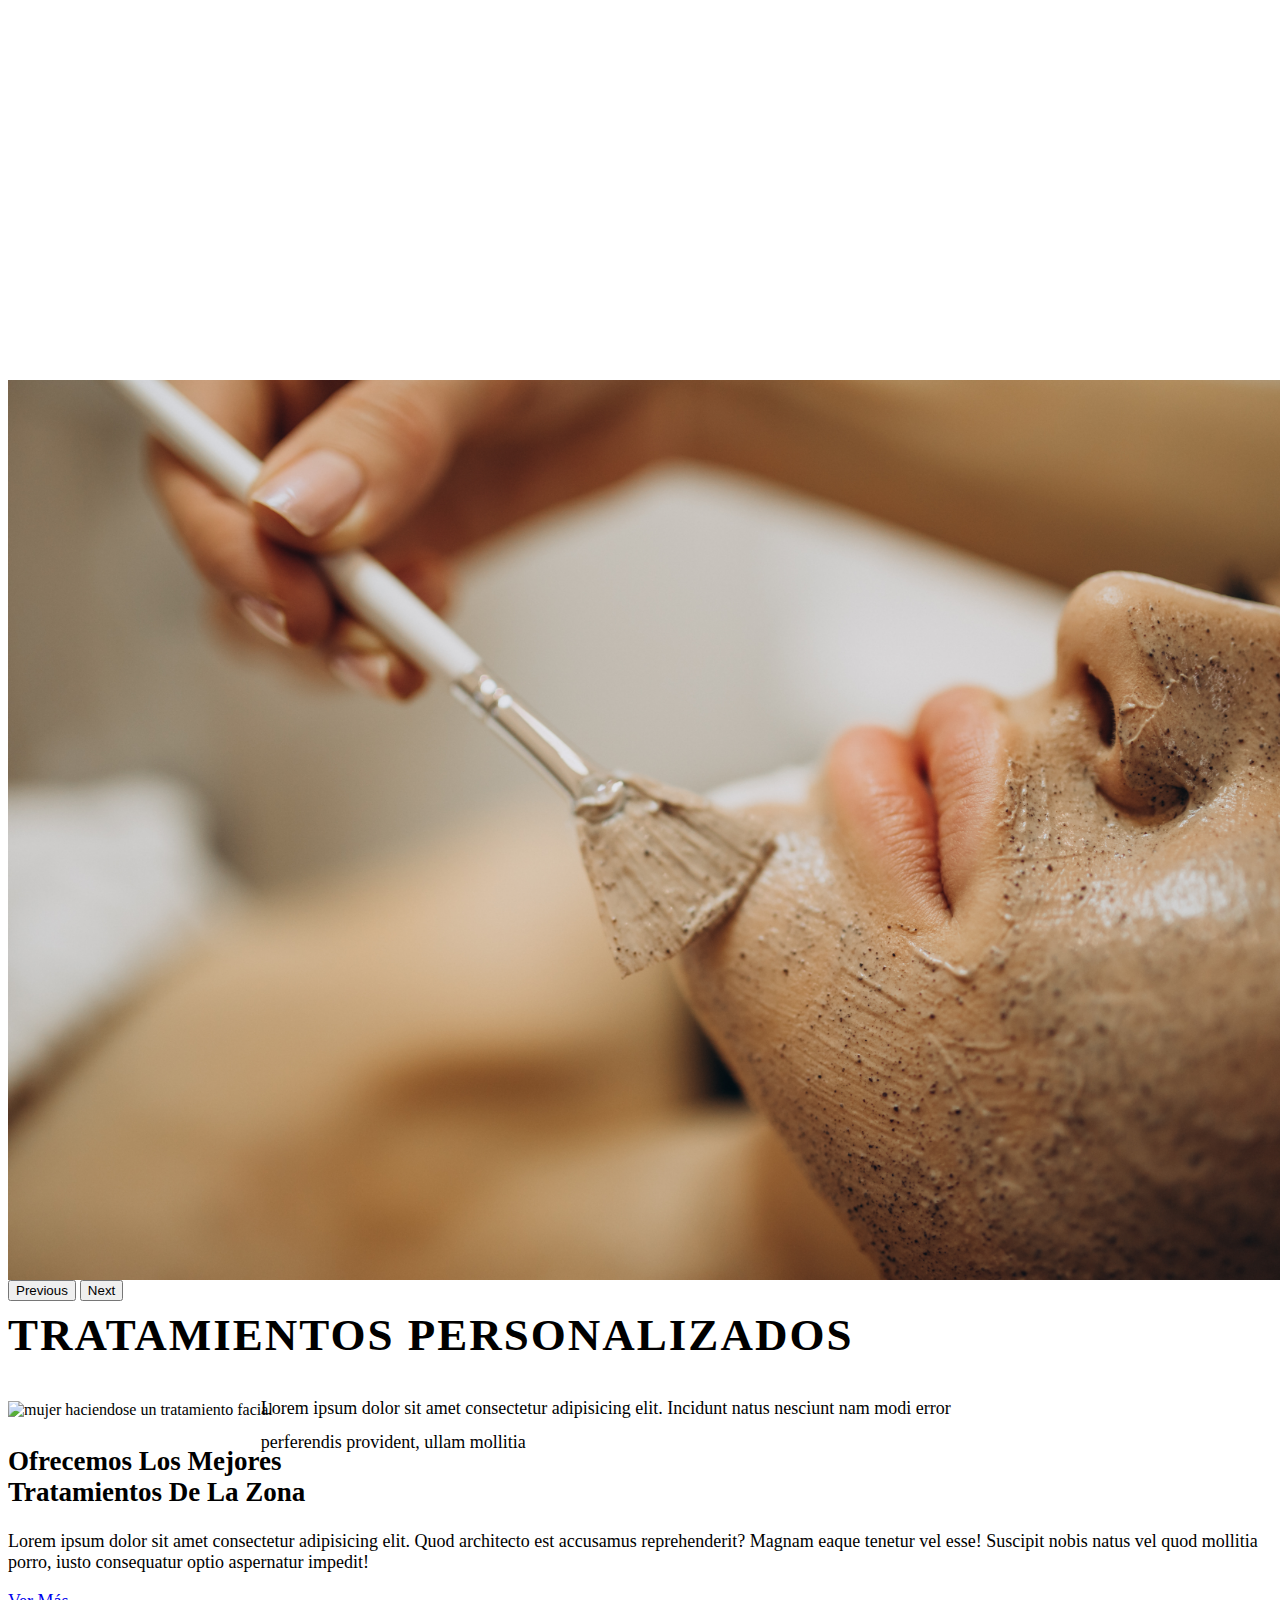
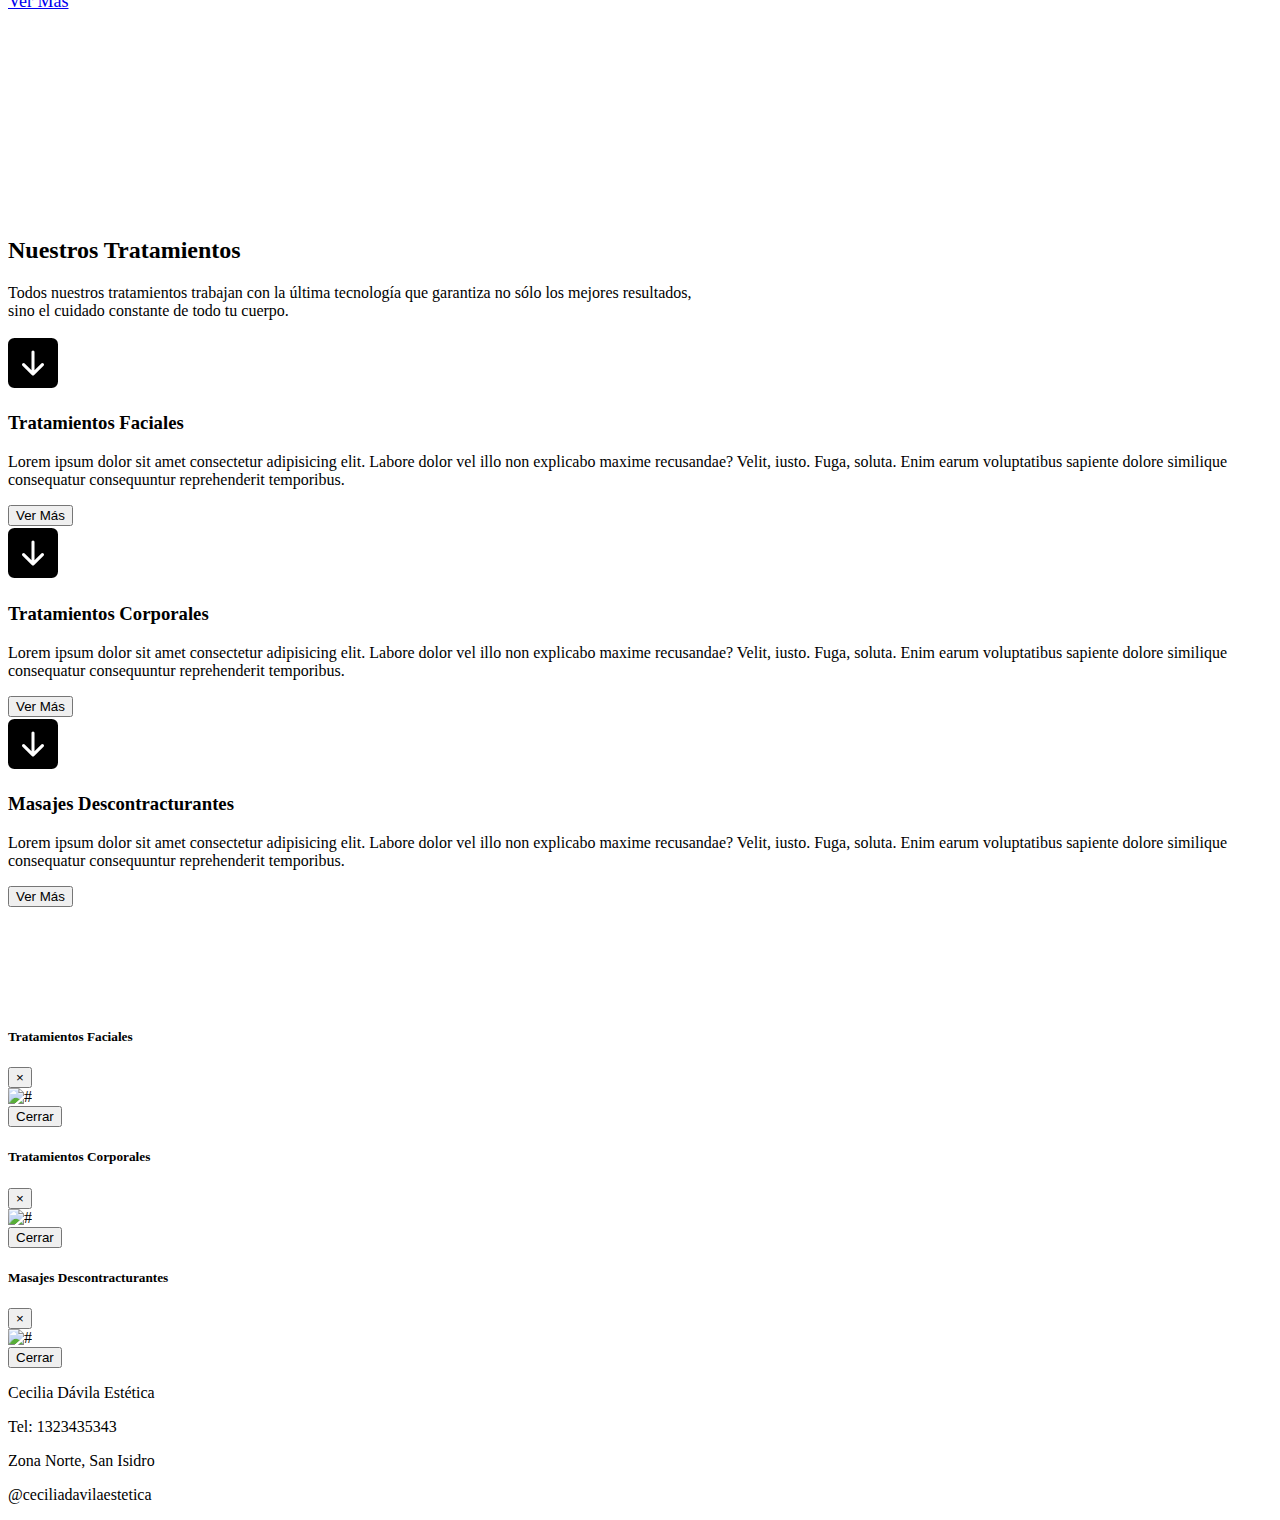
==== commit 1c2bda5f: "Cambios Java" ====
--- a/index.html
+++ b/index.html
@@ -10,9 +10,65 @@
     <link rel="stylesheet" href="https://cdn.jsdelivr.net/npm/bootstrap-icons@1.8.3/font/bootstrap-icons.css">
     <link href="https://cdn.jsdelivr.net/npm/bootstrap@5.2.0-beta1/dist/css/bootstrap.min.css" rel="stylesheet" integrity="sha384-0evHe/X+R7YkIZDRvuzKMRqM+OrBnVFBL6DOitfPri4tjfHxaWutUpFmBp4vmVor" crossorigin="anonymous">
     <link rel="stylesheet" href="css/style.css">
+    <link rel="stylesheet" href="js/codigo.js">
+
+    <script>
+        function ocultarMenu() {
+            document.getElementById("navbarSupportedContent").style.display = "none";
+            alert("Hola Santi");
+        }
+    </script>
+
+    <script>
+       /* var close = document.getElementsById("closeButton");
+        close.onclick = */ 
+        
+        function myFunction(){
+        alert(document.getElementById("nombre").innerText);
+        
+        var x = document.getElementsById("alerta");
+        x.style.opacity = "0";
+        x.style.display = "none";
+        }
+    </script>
+
+    <style>
+.alert {
+  padding: 20px;
+  background-color: #f44336;
+  color: white;
+  opacity: 1;
+  transition: opacity 0.6s;
+  margin-bottom: 15px;
+  width: 300px;
+  position: absolute;
+  top: 1300px;
+}
+
+.alert.success {background-color: #04AA6D;}
+.alert.info {background-color: #2196F3;}
+.alert.warning {background-color: #ff9800;}
+
+.closebtn {
+  margin-left: 15px;
+  color: white;
+  font-weight: bold;
+  float: right;
+  font-size: 22px;
+  line-height: 20px;
+  cursor: pointer;
+  transition: 0.3s;
+}
+
+.closebtn:hover {
+  color: black;
+}
+</style>
 </head>
 
 <body>
+    
+
 
 <!------------------------------NAVBAR---------------------------------------->
 
@@ -36,9 +92,12 @@
                     <li class="nav-item">
                     <a class="nav-link" href="#sobre-nosotros">Sobre Nosotros</a>
                     </li>
+
+                    <!--
                     <li class="nav-item">
                     <a class="nav-link" href="pages/tratamientos.html">Tratamientos</a>
-                    </li>
+                    </li>-->
+
                     <li class="nav-item">
                     <a class="nav-link" href="pages/productos.html">Productos</a>
                     </li>                    
@@ -52,6 +111,8 @@
     
 </header>
     
+
+
 <!------------------------------ CARROUSEL ---------------------------------------->
 
 <div id="carouselExampleCaptions" class="carousel slide" data-bs-ride="false">
@@ -69,7 +130,7 @@
         <p>Lorem ipsum dolor sit amet consectetur adipisicing elit. Incidunt natus nesciunt nam modi error perferendis provident, ullam mollitia</p>
       </div>
     </div>
-
+    
     <div class="carousel-item">
       <img src="media/estetica05.jpg" class="d-block w-100" alt="mujer es una sesión de masajes reductores">
       <div class="carousel-caption">
@@ -99,6 +160,14 @@
 
 
 <!----- SECTION SOBRE NOSOTROS ------>
+
+<div id="alerta" class="alert success">
+        <span id="closeButton" class="closebtn">&times;</span>  
+        <strong>Hola!</strong> <br> Indica el tipo de producto que estas buscando.
+        <input id="nombre" type="text">
+        <button onclick="myFunction()">Cerrar</button>
+</div>
+
 
 <section id="sobre-nosotros" class="sobre-nosotros section-padding">
     <div class="container">
@@ -126,11 +195,116 @@
 
 <!------------------------------ TRATAMIENTOS ----------------------------------------> 
 
-
+<section id="tratamientos" class="tratamientos section-padding">
+    <div class="container">
+        <div class="row">
+            <div class="col-md-12">
+                <div class="section-header text-center pb-5">
+                    <h2>Nuestros Tratamientos</h2>
+                    <p>Todos nuestros tratamientos trabajan con la última tecnología que garantiza no sólo los mejores resultados, <br> sino el cuidado constante de todo tu cuerpo.</p>
+                </div>
+            </div>
+        </div>
+
+        <div class="row">
+            <div class="col-12 col-md-12 col-lg-4">
+                <div class="card text-white text-center bg-dark pb-2">
+                    <div class="card-body">
+                        <i class="bi bi-arrow-down-square-fill"></i>
+                        <h3>Tratamientos Faciales</h3>
+                        <p class="lead">Lorem ipsum dolor sit amet consectetur adipisicing elit. Labore dolor vel illo non explicabo maxime recusandae? Velit, iusto. Fuga, soluta. Enim earum voluptatibus sapiente dolore similique consequatur consequuntur reprehenderit temporibus.</p>
+                        <button class="btn btn-success text-white" data-toggle="modal" data-target="#faciales">Ver Más</button>                          
+                    </div>
+                </div>
+            </div>
+
+            <div class="col-12 col-md-12 col-lg-4">
+                <div class="card text-white text-center bg-dark pb-2">
+                    <div class="card-body">
+                        <i class="bi bi-arrow-down-square-fill"></i>
+                        <h3>Tratamientos Corporales</h3>
+                        <p class="lead">Lorem ipsum dolor sit amet consectetur adipisicing elit. Labore dolor vel illo non explicabo maxime recusandae? Velit, iusto. Fuga, soluta. Enim earum voluptatibus sapiente dolore similique consequatur consequuntur reprehenderit temporibus.</p>
+                        <button class="btn btn-success text-white" data-toggle="modal" data-target="#corporales">Ver Más</button> 
+                    </div>
+                </div>
+            </div>
+
+            <div class="col-12 col-md-12 col-lg-4">
+                <div class="card text-white text-center bg-dark pb-2">
+                    <div class="card-body">
+                        <i class="bi bi-arrow-down-square-fill"></i>
+                        <h3>Masajes Descontracturantes</h3>
+                        <p class="lead">Lorem ipsum dolor sit amet consectetur adipisicing elit. Labore dolor vel illo non explicabo maxime recusandae? Velit, iusto. Fuga, soluta. Enim earum voluptatibus sapiente dolore similique consequatur consequuntur reprehenderit temporibus.</p>
+                        <button class="btn btn-success text-white" data-toggle="modal" data-target="#masajes">Ver Más</button> 
+                    </div>
+                </div>
+            </div>            
+        </div>
+    </div>
+</section>
+
+
+<!-- Modal Faciales -->
+<div class="modal fade" id="faciales" tabindex="-1" role="dialog" aria-labelledby="facialesLabel" aria-hidden="true">
+  <div class="modal-dialog" role="document">
+    <div class="modal-content">
+      <div class="modal-header">
+        <h5 class="modal-title" id="facialesLabel">Tratamientos Faciales</h5>
+        <button type="button" class="close" data-dismiss="modal" aria-label="Close">
+          <span aria-hidden="true">&times;</span>
+        </button>
+      </div>
+      <div class="modal-body">
+        <img src="../media/estetica01.jpg" alt="#">
+      </div>
+      <div class="modal-footer">
+        <button type="button" class="btn btn-success" data-dismiss="modal">Cerrar</button>        
+      </div>
+    </div>
+  </div>
+</div>
+
+<!-- Modal Corporales -->
+<div class="modal fade" id="corporales" tabindex="-1" role="dialog" aria-labelledby="corporalesLabel" aria-hidden="true">
+  <div class="modal-dialog" role="document">
+    <div class="modal-content">
+      <div class="modal-header">
+        <h5 class="modal-title" id="corporalesLabel">Tratamientos Corporales</h5>
+        <button type="button" class="close" data-dismiss="modal" aria-label="Close">
+          <span aria-hidden="true">&times;</span>
+        </button>
+      </div>
+      <div class="modal-body">
+        <img src="../media/estetica01.jpg" alt="#">
+      </div>
+      <div class="modal-footer">
+        <button type="button" class="btn btn-success" data-dismiss="modal">Cerrar</button>        
+      </div>
+    </div>
+  </div>
+</div>
+
+<!-- Modal Masajes -->
+<div class="modal fade" id="masajes" tabindex="-1" role="dialog" aria-labelledby="masajesLabel" aria-hidden="true">
+  <div class="modal-dialog" role="document">
+    <div class="modal-content">
+      <div class="modal-header">
+        <h5 class="modal-title" id="masajesLabel">Masajes Descontracturantes</h5>
+        <button type="button" class="close" data-dismiss="modal" aria-label="Close">
+          <span aria-hidden="true">&times;</span>
+        </button>
+      </div>
+      <div class="modal-body">
+        <img src="../media/estetica01.jpg" alt="#">
+      </div>
+      <div class="modal-footer">
+        <button type="button" class="btn btn-success" data-dismiss="modal">Cerrar</button>        
+      </div>
+    </div>
+  </div>
+</div>
 
 <!------------------------------ PRODUCTOS ---------------------------------------->
-
-
 
 <!------------------------------ FOOTER---------------------------------------->    
 
